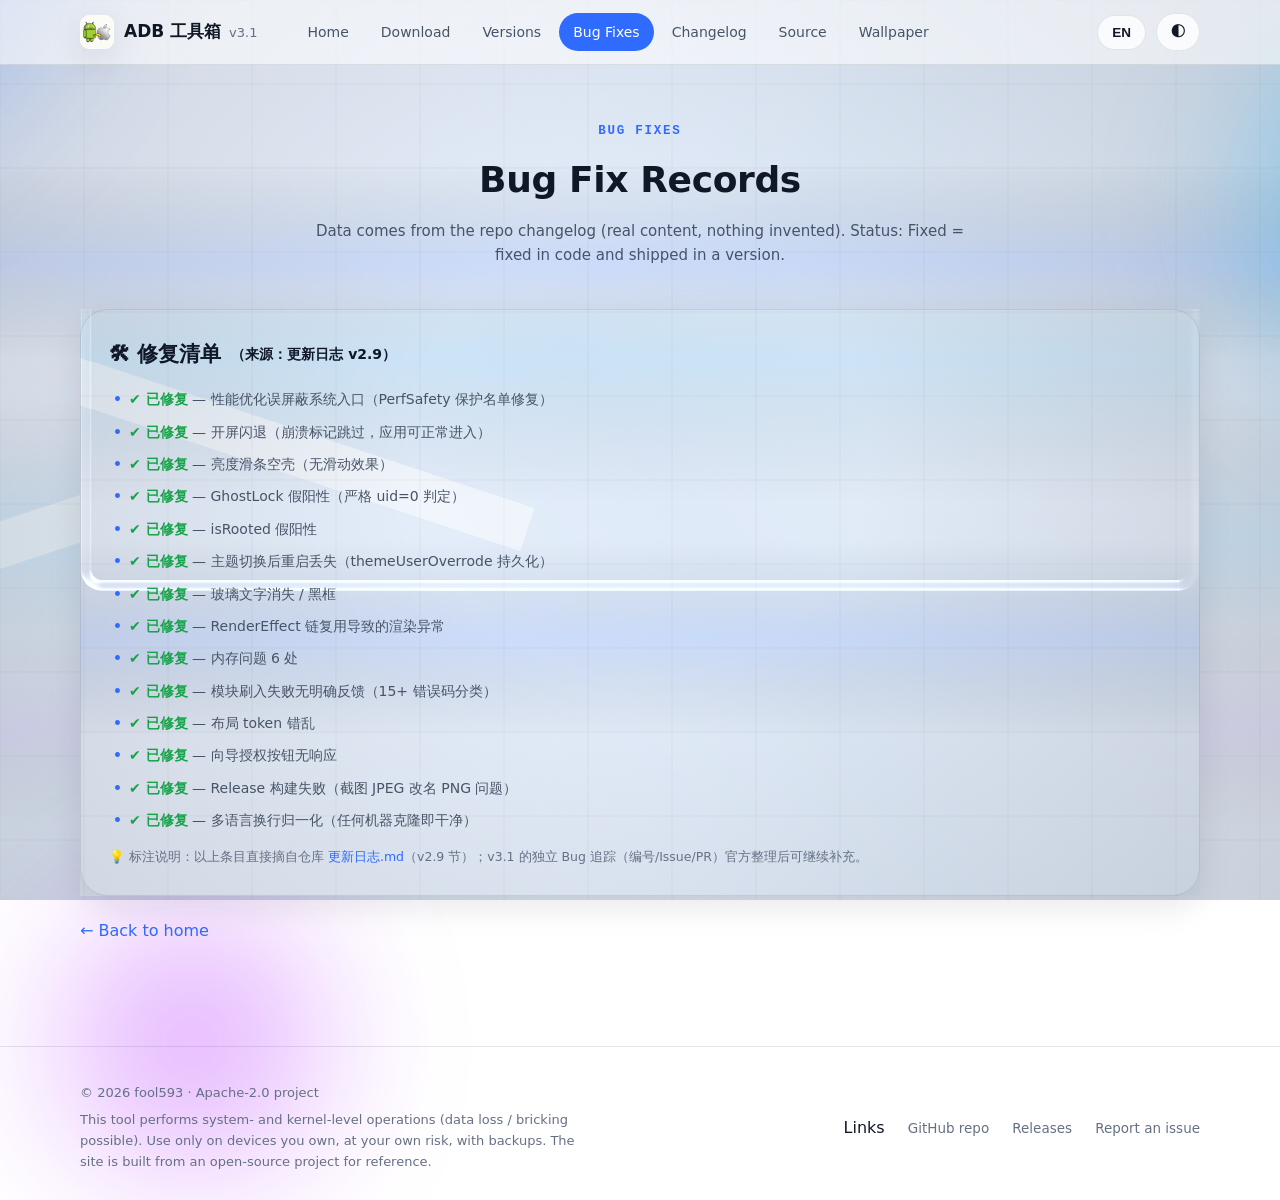
==== bugs.html @ 4ba8faf6 "chore: 网站构建产物同步 $(date +%Y-%m-%d)" ====
<!DOCTYPE html>
<html lang="zh-CN" data-theme="light" data-theme-mode="system">
<head>
  <meta charset="UTF-8" />
  <meta name="viewport" content="width=device-width, initial-scale=1.0" />
  <meta name="theme-color" content="#eef2f8" />
  <title>Bug 修复记录 — ADB 工具箱 v3.1 官方站</title>
  <meta name="description" content="ADB 工具箱 Bug 修复记录：数据来自仓库更新日志真实内容——开屏闪退、GhostLock 假阳性、主题重启丢失等已修复项。" />
  <meta property="og:title" content="Bug 修复记录 — ADB 工具箱 v3.1 官方站" />
  <meta property="og:description" content="ADB 工具箱 Bug 修复记录（仓库更新日志真实数据）。" />
  <meta property="og:image" content="./assets/site-banner-B7flzujM.jpg" />
  <link rel="icon" type="image/png" href="./icon-192.png" />
  <link rel="canonical" href="https://fool593.github.io/ADBToolboxGlass-v3.1/bugs.html" />
  <script>
    (function () {
      try {
        var t = localStorage.getItem('adb-theme') || 'system';
        var sys = window.matchMedia('(prefers-color-scheme: dark)').matches;
        document.documentElement.setAttribute('data-theme', t === 'system' ? (sys ? 'dark' : 'light') : t);
        var l = localStorage.getItem('adb-lang');
        document.documentElement.setAttribute('lang', (l === 'zh' || l === 'en') ? (l === 'zh' ? 'zh-CN' : 'en') : 'zh-CN');
      } catch (e) {}
    })();
  </script>
  <script type="module" crossorigin src="./assets/site-main-F7PaHA-z.js"></script>
  <link rel="stylesheet" crossorigin href="./assets/site-style-BMc-KPoB.css">
</head>
<body>
  <canvas id="bg-layer" aria-hidden="true"></canvas>
  <div id="bg-blobs" aria-hidden="true">
    <div class="blob blob-1"></div>
    <div class="blob blob-2"></div>
    <div class="blob blob-3"></div>
  </div>

  <header class="topbar">
    <div class="topbar-inner">
      <a class="brand" href="index.html">
        <img src="./icon-192.png" alt="ADB Toolbox" width="34" height="34" />
        <span>ADB 工具箱 <small>v3.1</small></span>
      </a>
      <nav class="nav-links" aria-label="主导航">
        <a href="index.html" data-i18n="nav.home">首页</a>
        <a href="index.html#download" data-i18n="nav.download">下载</a>
        <a href="versions.html" data-i18n="nav.versions">历史版本</a>
        <a href="bugs.html" data-i18n="nav.bugs">Bug 记录</a>
        <a href="changelog.html" data-i18n="nav.changelog">更新日志</a>
        <a href="source.html" data-i18n="nav.source">源码</a>
        <a href="wallpaper.html" data-i18n="nav.wall">壁纸</a>
      </nav>
      <div class="top-actions">
        <button class="chip" id="lang-toggle" aria-label="切换语言">EN</button>
        <button class="chip" id="theme-toggle" aria-label="切换主题">◐</button>
      </div>
    </div>
  </header>

  <main>
    <section class="section" style="padding-top:56px">
      <div class="wrap">
        <div class="section-head">
          <div class="kicker">BUG FIXES</div>
          <h2 data-i18n="bugs.title">Bug 修复记录</h2>
          <p data-i18n="bugs.sub">数据来自仓库更新日志（真实内容，未虚构）。状态说明：已修复 = 已在代码中修复并进入版本。</p>
        </div>

        <div class="lg-glass doc-card">
          <h2>🛠 修复清单 <span class="doc-sub" style="margin:0">（来源：更新日志 v2.9）</span></h2>
          <ul>
            <li><span class="status-ok">✔ 已修复</span> — 性能优化误屏蔽系统入口（PerfSafety 保护名单修复）</li>
            <li><span class="status-ok">✔ 已修复</span> — 开屏闪退（崩溃标记跳过，应用可正常进入）</li>
            <li><span class="status-ok">✔ 已修复</span> — 亮度滑条空壳（无滑动效果）</li>
            <li><span class="status-ok">✔ 已修复</span> — GhostLock 假阳性（严格 uid=0 判定）</li>
            <li><span class="status-ok">✔ 已修复</span> — isRooted 假阳性</li>
            <li><span class="status-ok">✔ 已修复</span> — 主题切换后重启丢失（themeUserOverrode 持久化）</li>
            <li><span class="status-ok">✔ 已修复</span> — 玻璃文字消失 / 黑框</li>
            <li><span class="status-ok">✔ 已修复</span> — RenderEffect 链复用导致的渲染异常</li>
            <li><span class="status-ok">✔ 已修复</span> — 内存问题 6 处</li>
            <li><span class="status-ok">✔ 已修复</span> — 模块刷入失败无明确反馈（15+ 错误码分类）</li>
            <li><span class="status-ok">✔ 已修复</span> — 布局 token 错乱</li>
            <li><span class="status-ok">✔ 已修复</span> — 向导授权按钮无响应</li>
            <li><span class="status-ok">✔ 已修复</span> — Release 构建失败（截图 JPEG 改名 PNG 问题）</li>
            <li><span class="status-ok">✔ 已修复</span> — 多语言换行归一化（任何机器克隆即干净）</li>
          </ul>
          <p class="dl-meta">💡 标注说明：以上条目直接摘自仓库 <a href="https://github.com/fool593/ADBToolboxGlass-v3.1/blob/master/更新日志.md" rel="noopener">更新日志.md</a>（v2.9 节）；v3.1 的独立 Bug 追踪（编号/Issue/PR）官方整理后可继续补充。</p>
        </div>

        <p style="margin-top:18px"><a href="index.html" data-i18n="bugs.back">← 返回首页</a></p>
      </div>
    </section>
  </main>

  <footer class="footer">
    <div class="wrap footer-inner">
      <div>
        <p class="copy" data-i18n="footer.copyright">© 2026 fool593 · Apache-2.0 项目</p>
        <p class="copy" style="margin-top:6px;max-width:60ch" data-i18n="footer.disclaimer">本工具涉及系统级与内核级操作（有数据丢失/变砖风险），请仅在自有设备、接受风险、已备份的前提下使用。</p>
      </div>
      <div class="links">
        <span data-i18n="footer.links">相关链接</span>
        <a href="https://github.com/fool593/ADBToolboxGlass-v3.1" rel="noopener" data-i18n="footer.repo">GitHub 仓库</a>
        <a href="https://github.com/fool593/ADBToolboxGlass-v3.1/releases" rel="noopener" data-i18n="footer.releases">Releases</a>
        <a href="https://github.com/fool593/ADBToolboxGlass-v3.1/issues" rel="noopener" data-i18n="footer.issue">反馈问题</a>
      </div>
    </div>
  </footer>

  <div class="perf-badge" id="perf-badge"></div>
</body>
</html>
---- assets/site-style-BMc-KPoB.css ----
:root{--lg-refraction:.55;--lg-dispersion:.3;--lg-edge-highlight:.9;--lg-inner-shadow:.35;--lg-lift:.6;--lg-light-angle:135deg;--lg-glow:#78b4ff59;--radius-lg:28px;--radius-md:20px;--radius-sm:14px;--topbar-h:64px;--font-sans:"PingFang SC", "HarmonyOS Sans SC", "Microsoft YaHei", system-ui, -apple-system, "Segoe UI", Roboto, sans-serif;--font-mono:"JetBrains Mono", "SF Mono", Consolas, "Courier New", monospace}[data-theme=light]{--lightningcss-light:initial;--lightningcss-dark: ;color-scheme:light;--bg-0:#eef2f8;--bg-1:#dde6f2;--ink-0:#101828;--ink-1:#475467;--ink-2:#667085;--card:#ffffff8c;--card-strong:#ffffffc7;--line:#1018281a;--line-2:#10182829;--acc:#2f6bff;--acc-2:#0ea5e9;--acc-grad:linear-gradient(135deg, #2f6bff 0%, #0ea5e9 100%);--ok:#16a34a;--warn:#d97706;--err:#dc2626;--shadow-1:0 10px 34px #1018281a;--shadow-2:0 24px 70px #10182829}[data-theme=dark]{--lightningcss-light: ;--lightningcss-dark:initial;color-scheme:dark;--bg-0:#0a0e1a;--bg-1:#101828;--ink-0:#f2f4f7;--ink-1:#c0c8d4;--ink-2:#8a94a6;--card:#1218288c;--card-strong:#161e32cc;--line:#f2f4f71a;--line-2:#f2f4f72e;--acc:#6ea0ff;--acc-2:#38bdf8;--acc-grad:linear-gradient(135deg, #6ea0ff 0%, #38bdf8 100%);--ok:#4ade80;--warn:#fbbf24;--err:#f87171;--shadow-1:0 10px 34px #00000059;--shadow-2:0 24px 70px #00000080}*{box-sizing:border-box;margin:0;padding:0}html{scroll-behavior:smooth}html,body{overflow-x:hidden}body{font-family:var(--font-sans);background:radial-gradient(1200px 800px at 15% -10%, var(--acc-2) 0%, transparent 55%), radial-gradient(1000px 700px at 110% 20%, var(--acc) 0%, transparent 50%), linear-gradient(160deg, var(--bg-0) 0%, var(--bg-1) 100%);color:var(--ink-0);-webkit-font-smoothing:antialiased;background-attachment:fixed;min-height:100vh;line-height:1.6;transition:background .4s,color .3s}a{color:var(--acc);text-decoration:none}a:hover{text-decoration:underline}img{max-width:100%;display:block}::-moz-selection{background:var(--acc);color:#fff}::selection{background:var(--acc);color:#fff}.wrap{width:min(1120px,92vw);margin:0 auto}#bg-layer{z-index:-3;pointer-events:none;position:fixed;top:0;bottom:0;left:0;right:0}#bg-blobs{z-index:-2;pointer-events:none;filter:blur(64px)saturate(140%);opacity:.55;position:fixed;top:-20%;bottom:-20%;left:-20%;right:-20%}.blob{border-radius:50%;animation:26s ease-in-out infinite alternate blob-drift;position:absolute}.blob-1{background:radial-gradient(circle at 30% 30%, var(--acc), transparent 70%);width:42vw;height:42vw;top:-8vw;left:-10vw}.blob-2{background:radial-gradient(circle at 60% 40%, var(--acc-2), transparent 70%);width:36vw;height:36vw;animation-delay:-8s;top:22vh;right:-8vw}.blob-3{background:radial-gradient(circle,#a855f7,#0000 70%);width:30vw;height:30vw;animation-delay:-16s;bottom:-12vw;left:20vw}@keyframes blob-drift{0%{transform:translate(0)scale(1)}50%{transform:translate(6vw,4vh)scale(1.12)}to{transform:translate(-4vw,-3vh)scale(.94)}}.lg-glass{border-radius:var(--radius-lg);box-shadow:var(--shadow-1);border:1px solid var(--line);background:0 0;position:relative}.lg-glass>.lg-content,.lg-glass>:not(.lg-optics){z-index:3;position:relative}.lg-glass img.lg-content-img{z-index:3;opacity:0;position:relative}.lg-content-img{border-radius:calc(var(--radius-lg) - 8px);width:100%;height:auto;display:block}.lg-optics{border-radius:inherit;pointer-events:none;z-index:2;mix-blend-mode:normal;position:absolute;top:0;bottom:0;left:0;right:0}.no-glass-engine .lg-glass{background:var(--card);-webkit-backdrop-filter:blur(18px)saturate(160%)}.no-glass-engine .lg-glass img.lg-content-img,.dynamic-bg .lg-glass img.lg-content-img{opacity:1}#gl-layer{z-index:-1;pointer-events:none;position:fixed;top:0;bottom:0;left:0;right:0}.topbar{z-index:100;-webkit-backdrop-filter:blur(16px)saturate(150%);background:color-mix(in srgb, var(--card-strong) 72%, transparent);border-bottom:1px solid var(--line);position:-webkit-sticky;position:sticky;top:0}.topbar-inner{width:min(1120px,92vw);height:var(--topbar-h);align-items:center;gap:18px;margin:0 auto;display:flex}.brand{color:var(--ink-0);align-items:center;gap:10px;font-size:17px;font-weight:700;display:flex}.brand:hover{text-decoration:none}.brand img{width:34px;height:34px;box-shadow:var(--shadow-1);border-radius:9px}.brand small{color:var(--ink-2);margin-left:2px;font-size:13px;font-weight:500}.nav-links{flex:1;gap:4px;margin-left:18px;display:flex}.nav-links a{color:var(--ink-1);border-radius:999px;padding:8px 14px;font-size:14px;font-weight:500;transition:background .2s,color .2s}.nav-links a:hover{background:var(--line);color:var(--ink-0);text-decoration:none}.nav-links a.active{background:var(--acc);color:#fff}.top-actions{align-items:center;gap:10px;display:flex}.chip{border:1px solid var(--line);background:var(--card-strong);color:var(--ink-0);cursor:pointer;-webkit-user-select:none;-moz-user-select:none;user-select:none;border-radius:999px;align-items:center;gap:6px;padding:9px 14px;font-size:13.5px;font-weight:600;transition:transform .15s,background .2s,box-shadow .2s;display:inline-flex}.chip:hover{box-shadow:var(--shadow-1);background:var(--card-strong);transform:translateY(-1px)}.chip:active{transform:translateY(0)scale(.97)}.hero{padding:max(56px,min(9vh,96px)) 0 max(40px,min(6vh,64px))}.hero-grid{grid-template-columns:1.05fr .95fr;align-items:center;gap:48px;display:grid}.hero h1{letter-spacing:-.02em;background:linear-gradient(120deg, var(--ink-0) 30%, var(--acc) 70%, var(--acc-2) 100%);-webkit-text-fill-color:transparent;color:#0000;-webkit-background-clip:text;background-clip:text;margin-bottom:16px;font-size:max(30px,min(4.4vw,52px));font-weight:800;line-height:1.18}.hero .sub{color:var(--ink-1);max-width:34em;margin-bottom:10px;font-size:max(15px,min(1.6vw,18px))}.hero .discipline{font-family:var(--font-mono);color:var(--ink-2);border-left:3px solid var(--acc);background:var(--card);border-radius:0 12px 12px 0;margin-bottom:26px;padding:8px 14px;font-size:13px}.badges{flex-wrap:wrap;gap:10px;margin-bottom:30px;display:flex}.badge{border:1px solid var(--line-2);background:var(--card-strong);color:var(--ink-1);border-radius:999px;align-items:center;gap:6px;padding:7px 14px;font-size:12.5px;font-weight:600;display:inline-flex}.badge.v{background:var(--acc-grad);color:#fff;border:none}.hero-actions{flex-wrap:wrap;align-items:center;gap:14px;display:flex}.btn{cursor:pointer;border:1px solid var(--line);border-radius:999px;justify-content:center;align-items:center;gap:8px;padding:14px 26px;font-size:15px;font-weight:700;text-decoration:none;transition:transform .16s,box-shadow .2s;display:inline-flex;position:relative;overflow:hidden}.btn:hover{text-decoration:none;transform:translateY(-2px)}.btn:active{transform:translateY(0)scale(.98)}.btn:before{content:"";border-radius:inherit;background:linear-gradient(var(--lg-light-angle), #ffffff8c, transparent 40%);-webkit-mask-composite:xor;pointer-events:none;padding:1px;position:absolute;top:0;bottom:0;left:0;right:0;-webkit-mask-image:linear-gradient(#fff 0,#fff 0),linear-gradient(#fff 0,#fff 0);-webkit-mask-position:0 0,0 0;-webkit-mask-size:auto,auto;-webkit-mask-repeat:repeat,repeat;-webkit-mask-clip:content-box,border-box;-webkit-mask-origin:content-box,border-box;-webkit-mask-composite:xor;mask-composite:exclude;-webkit-mask-source-type:auto,auto;mask-mode:match-source,match-source}.btn.primary{background:var(--acc-grad);color:#fff;box-shadow:0 10px 30px var(--lg-glow);border:none}.btn.primary:hover{box-shadow:0 14px 40px var(--lg-glow)}.btn.ghost{background:var(--card-strong);color:var(--ink-0)}.btn.small{padding:10px 18px;font-size:13.5px}.btn .dl-icon{font-size:17px}.hero-visual{position:relative}.hero-visual .glass-frame{border-radius:var(--radius-lg);box-shadow:var(--shadow-2), inset 0 1px 0 #ffffff4d;border:1px solid var(--line);overflow:hidden}.hero-visual img{width:100%;height:auto;display:block}.hero-visual .float-chip{background:var(--card-strong);-webkit-backdrop-filter:blur(12px);border:1px solid var(--line-2);box-shadow:var(--shadow-1);border-radius:14px;padding:10px 16px;font-size:13px;font-weight:600;animation:4.5s ease-in-out infinite floaty;position:absolute}.hero-visual .fc-1{top:-14px;left:-10px}.hero-visual .fc-2{animation-delay:-2.2s;bottom:24px;right:-8px}.hero-visual .fc-3{animation-delay:-1.1s;bottom:-16px;left:30px}@keyframes floaty{0%,to{transform:translateY(0)}50%{transform:translateY(-9px)}}.section{padding:max(48px,min(7vh,80px)) 0}.section-head{text-align:center;max-width:680px;margin:0 auto 42px}.section-head .kicker{font-family:var(--font-mono);letter-spacing:.14em;text-transform:uppercase;color:var(--acc);margin-bottom:10px;font-size:12.5px;font-weight:700}.section-head h2{letter-spacing:-.01em;font-size:max(24px,min(3vw,36px));font-weight:800}.section-head p{color:var(--ink-1);margin-top:10px;font-size:15px}.feature-grid{grid-template-columns:repeat(3,1fr);gap:20px;display:grid}.feature-card{min-height:190px;padding:26px 24px}.feature-card .f-icon{background:var(--acc-grad);width:46px;height:46px;box-shadow:0 8px 22px var(--lg-glow);border-radius:14px;place-items:center;margin-bottom:16px;font-size:22px;display:grid}.feature-card h3{margin-bottom:8px;font-size:17px}.feature-card p{color:var(--ink-1);font-size:13.8px}.feature-card ul{margin-top:8px;list-style:none}.feature-card li{color:var(--ink-2);padding:2px 0 2px 18px;font-size:13px;position:relative}.feature-card li:before{content:"◆";color:var(--acc);font-size:9px;position:absolute;top:6px;left:0}.download-block{gap:8px;padding:34px 30px;display:grid}.download-block .dl-title{flex-wrap:wrap;align-items:center;gap:10px;font-size:19px;font-weight:800;display:flex}.download-block .dl-ver{font-family:var(--font-mono);color:var(--acc);border:1px solid var(--acc);border-radius:999px;padding:2px 10px;font-size:12px}.download-block .dl-desc{color:var(--ink-1);font-size:14px}.dl-row{flex-wrap:wrap;gap:12px;margin-top:14px;display:flex}.dl-meta{color:var(--ink-2);margin-top:10px;font-size:12.5px}.dl-meta code{font-family:var(--font-mono);background:var(--line);border-radius:6px;padding:1px 6px}.shots-grid{grid-template-columns:repeat(3,1fr);gap:20px;display:grid}.shot-card{cursor:zoom-in;transition:transform .25s,box-shadow .25s;overflow:hidden}.shot-card:hover{box-shadow:var(--shadow-2);transform:translateY(-4px)}.shot-card img{aspect-ratio:4/3;object-fit:cover;width:100%}.shot-card .shot-cap{color:var(--ink-1);padding:12px 16px;font-size:13.5px;font-weight:600}.split{grid-template-columns:1fr 1fr;align-items:start;gap:26px;display:grid}.info-card{padding:26px}.info-card h3{align-items:center;gap:8px;margin-bottom:10px;font-size:17px;display:flex}.info-card p,.info-card li{color:var(--ink-1);font-size:14px}.info-card ul{margin-top:6px;list-style:none}.info-card li{padding:4px 0 4px 20px;position:relative}.info-card li:before{content:"→";color:var(--acc);position:absolute;left:0}.doc-card{margin-bottom:22px;padding:28px}.doc-card h2{flex-wrap:wrap;align-items:center;gap:10px;margin-bottom:6px;font-size:21px;display:flex}.doc-card .doc-tag{border-radius:999px;padding:3px 10px;font-size:12px;font-weight:700}.tag-current{background:var(--acc-grad);color:#fff}.tag-old{background:var(--line);color:var(--ink-2)}.doc-card .doc-date{color:var(--ink-2);font-family:var(--font-mono);font-size:12.5px}.doc-card ul{margin-top:12px;list-style:none}.doc-card li{color:var(--ink-1);padding:5px 0 5px 20px;font-size:14px;position:relative}.doc-card li:before{content:"•";color:var(--acc);font-weight:800;position:absolute;left:4px}.doc-card .doc-sub{color:var(--ink-0);margin-top:14px;font-size:14px;font-weight:700}.status-ok{color:var(--ok);font-weight:700}.status-wip{color:var(--warn);font-weight:700}.status-wait{color:var(--err);font-weight:700}.footer{border-top:1px solid var(--line);margin-top:40px;padding:36px 0 28px}.footer-inner{flex-wrap:wrap;justify-content:space-between;align-items:center;gap:16px;display:flex}.footer .links a{color:var(--ink-2);margin-left:18px;font-size:13.5px}.footer .copy{color:var(--ink-2);font-size:13px}.lightbox{z-index:200;opacity:0;pointer-events:none;background:#040812d1;place-items:center;padding:4vh 4vw;transition:opacity .25s;display:grid;position:fixed;top:0;bottom:0;left:0;right:0}.lightbox.open{opacity:1;pointer-events:auto}.lightbox img{max-width:92vw;max-height:88vh;box-shadow:var(--shadow-2);border-radius:16px}.lightbox .lb-close{border:1px solid var(--line-2);background:var(--card-strong);width:44px;height:44px;color:var(--ink-0);cursor:pointer;border-radius:50%;font-size:20px;position:absolute;top:22px;right:26px}.perf-badge{z-index:120;font-family:var(--font-mono);background:var(--card-strong);border:1px solid var(--line-2);color:var(--ink-1);-webkit-backdrop-filter:blur(10px);pointer-events:none;opacity:0;border-radius:10px;padding:8px 12px;font-size:11px;transition:opacity .3s;position:fixed;bottom:14px;right:14px}.perf-badge.show{opacity:1}.wp-layout{grid-template-columns:minmax(0,1.6fr) minmax(300px,1fr);align-items:start;gap:26px;margin-top:26px;display:grid}.wp-stage{border:1px dashed var(--line-2);background:#0a0e1c29;border-radius:28px;min-height:420px;padding:24px;position:relative;overflow:hidden}.wp-stage:after{content:"LIVE";font-family:var(--font-mono);letter-spacing:.18em;color:var(--ink-2);font-size:11px;position:absolute;top:14px;left:18px}.wp-demo{position:absolute}.wp-demo-a{width:150px;top:64px;left:40px}.wp-demo-b{width:240px;top:130px;right:36px}.wp-demo-c{text-align:center;width:min(320px,74%);padding:20px 22px;bottom:26px;left:50%;transform:translate(-50%)}.wp-demo-c h3{margin-bottom:6px;font-size:20px}.wp-demo-c p{color:var(--ink-2);font-size:13px;line-height:1.6}.wp-panel{flex-direction:column;gap:16px;padding:22px;display:flex}.wp-section{border-top:1px solid var(--line-2);padding-top:14px}.wp-section:first-child{border-top:0;padding-top:0}.wp-sec-label{letter-spacing:.06em;text-transform:uppercase;color:var(--ink-2);margin-bottom:8px;font-size:12px;font-weight:600}.wp-current{color:var(--ink-0);word-break:break-all;margin-bottom:10px;font-size:13px}.wp-row{flex-wrap:wrap;gap:8px;display:flex}.wp-colors{flex-wrap:wrap;gap:10px;display:flex}.wp-color{cursor:pointer;border:2px solid #ffffff59;border-radius:50%;width:40px;height:40px;padding:0;transition:transform .15s,box-shadow .15s;box-shadow:0 2px 8px #0000002e}.wp-color:hover{transform:scale(1.14);box-shadow:0 4px 14px #00000042}.wp-official{grid-template-columns:repeat(2,1fr);gap:10px;display:grid}.wp-official button{aspect-ratio:16/10;cursor:pointer;background:var(--card-strong);border:0;border-radius:12px;padding:0;transition:transform .15s,box-shadow .15s;position:relative;overflow:hidden}.wp-official button:hover{box-shadow:var(--shadow-1);transform:translateY(-2px)}.wp-official img{object-fit:cover;width:100%;height:100%;display:block}.wp-official span{color:#fff;text-align:left;background:linear-gradient(#0000,#0000008c);padding:4px 8px;font-size:11px;position:absolute;bottom:0;left:0;right:0}.wp-upload-row{align-items:center;gap:10px;display:flex}.wp-url-row{gap:8px;display:flex}.wp-live{flex-wrap:wrap;gap:8px;display:flex}.wp-live .btn{flex:auto}.wp-hint{opacity:.75;margin:8px 0 6px;font-size:.8em}video.lg-wall-video{opacity:0;pointer-events:none;width:2px;height:2px;position:fixed}.wp-input{border:1px solid var(--line-2);background:var(--card);min-width:0;color:var(--ink-0);border-radius:999px;flex:1;padding:10px 14px;font-size:13px}.wp-input:focus{border-color:var(--acc);box-shadow:0 0 0 3px color-mix(in srgb, var(--acc) 22%, transparent);outline:none}.wp-focus-grid{grid-template-columns:repeat(3,1fr);gap:8px;max-width:240px;display:grid}.wp-focus-cell{aspect-ratio:1;border:1px solid var(--line-2);background:var(--card);cursor:pointer;color:var(--ink-2);border-radius:10px;font-size:12px;transition:border-color .15s,background .15s}.wp-focus-cell:hover{border-color:var(--acc)}.wp-focus-cell.on{border-color:var(--acc);background:color-mix(in srgb, var(--acc) 12%, transparent);color:var(--acc)}.wp-favs{flex-wrap:wrap;gap:8px;min-height:18px;display:flex}.wp-fav-thumb{cursor:pointer;background:var(--card-strong);border:0;border-radius:10px;width:76px;height:48px;padding:0;position:relative;overflow:hidden}.wp-fav-thumb img{object-fit:cover;width:100%;height:100%;display:block}.wp-fav-thumb .unfav{color:#fff;text-align:center;opacity:0;background:#00000080;border-radius:50%;width:18px;height:18px;font-size:10px;line-height:18px;transition:opacity .15s;position:absolute;top:3px;right:3px}.wp-fav-thumb:hover .unfav{opacity:1}.wp-favs .wp-harmless{color:var(--ink-2);padding:4px 2px;font-size:12px}.wp-range{width:100%;accent-color:var(--acc)}.wp-status{opacity:0;min-height:20px;font-size:13px;transition:opacity .25s}.wp-status.ok{opacity:1;color:#22c55e}.wp-status.err{opacity:1;color:#ef4444}@media (max-width:900px){.wp-layout{grid-template-columns:1fr}.wp-stage{min-height:340px}.feature-grid,.shots-grid{grid-template-columns:repeat(2,1fr)}.hero-grid{grid-template-columns:1fr;gap:34px}.split{grid-template-columns:1fr}}@media (max-width:640px){.feature-grid,.shots-grid{grid-template-columns:1fr}.nav-links{display:none}.topbar-inner{gap:10px}.brand small{display:none}.hero-visual .float-chip{padding:8px 12px;font-size:12px}.download-block{padding:24px 18px}}@media (prefers-reduced-motion:reduce){*,:before,:after{transition-duration:.01ms!important;animation-duration:.01ms!important;animation-iteration-count:1!important}html{scroll-behavior:auto}}
/*$vite$:1*/
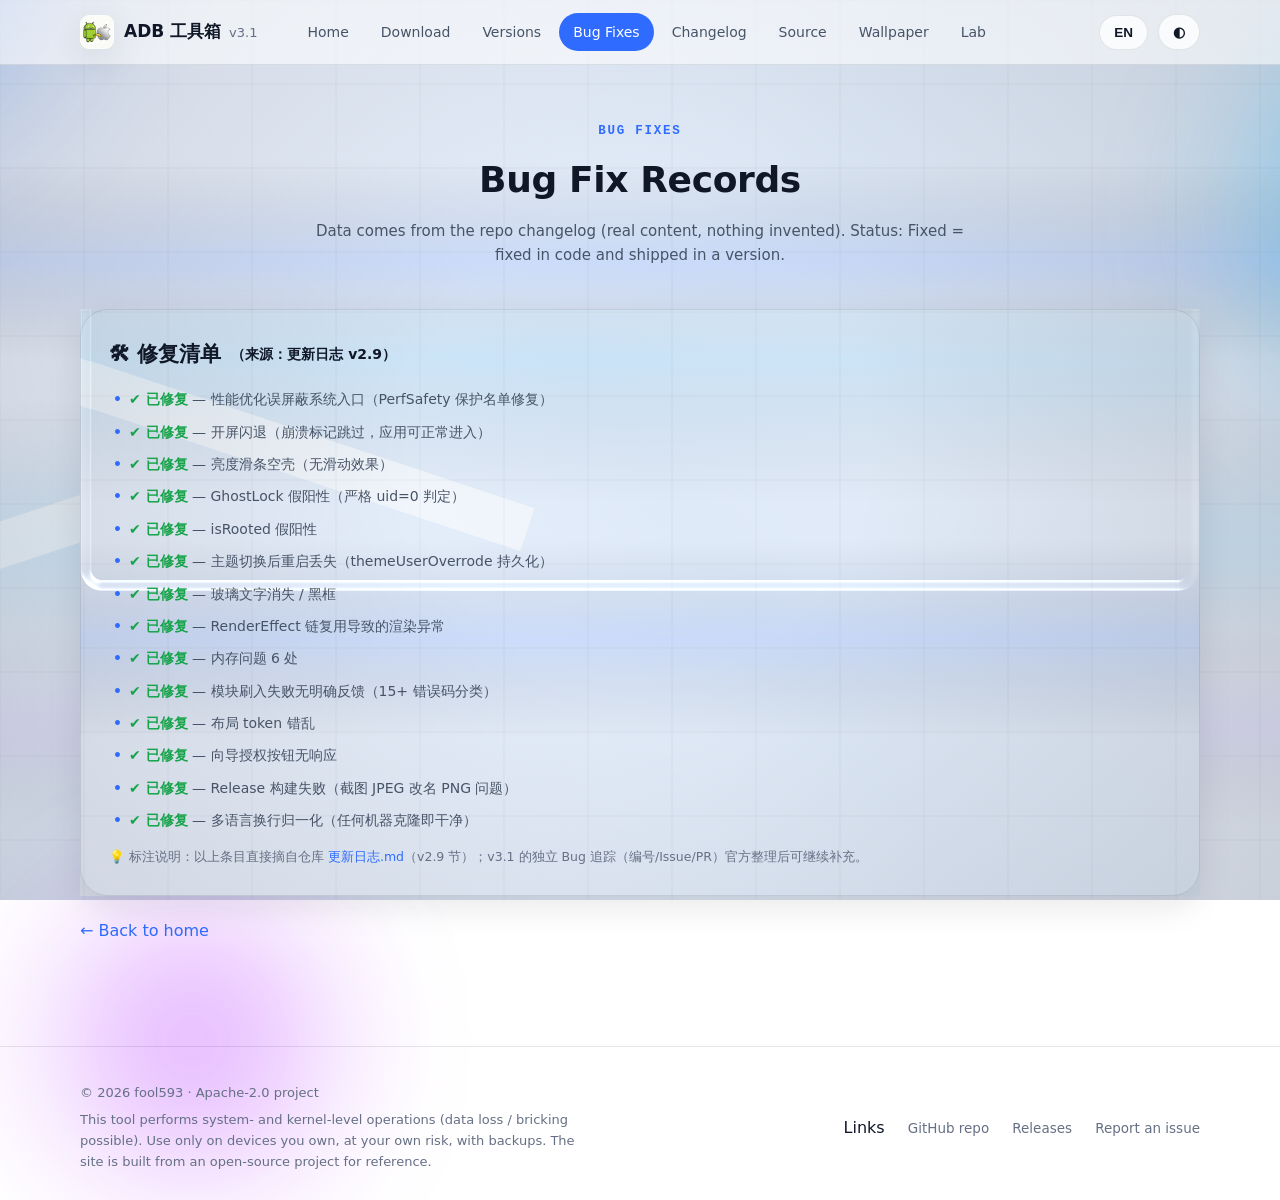
==== commit 5f0704d7: "chore: 网站构建产物同步 $(date +%Y-%m-%d)" ====
--- a/bugs.html
+++ b/bugs.html
@@ -1,110 +1,112 @@
-<!DOCTYPE html>
-<html lang="zh-CN" data-theme="light" data-theme-mode="system">
-<head>
-  <meta charset="UTF-8" />
-  <meta name="viewport" content="width=device-width, initial-scale=1.0" />
-  <meta name="theme-color" content="#eef2f8" />
-  <title>Bug 修复记录 — ADB 工具箱 v3.1 官方站</title>
-  <meta name="description" content="ADB 工具箱 Bug 修复记录：数据来自仓库更新日志真实内容——开屏闪退、GhostLock 假阳性、主题重启丢失等已修复项。" />
-  <meta property="og:title" content="Bug 修复记录 — ADB 工具箱 v3.1 官方站" />
-  <meta property="og:description" content="ADB 工具箱 Bug 修复记录（仓库更新日志真实数据）。" />
-  <meta property="og:image" content="./assets/site-banner-B7flzujM.jpg" />
-  <link rel="icon" type="image/png" href="./icon-192.png" />
-  <link rel="canonical" href="https://fool593.github.io/ADBToolboxGlass-v3.1/bugs.html" />
-  <script>
-    (function () {
-      try {
-        var t = localStorage.getItem('adb-theme') || 'system';
-        var sys = window.matchMedia('(prefers-color-scheme: dark)').matches;
-        document.documentElement.setAttribute('data-theme', t === 'system' ? (sys ? 'dark' : 'light') : t);
-        var l = localStorage.getItem('adb-lang');
-        document.documentElement.setAttribute('lang', (l === 'zh' || l === 'en') ? (l === 'zh' ? 'zh-CN' : 'en') : 'zh-CN');
-      } catch (e) {}
-    })();
-  </script>
-  <script type="module" crossorigin src="./assets/site-main-F7PaHA-z.js"></script>
-  <link rel="stylesheet" crossorigin href="./assets/site-style-BMc-KPoB.css">
-</head>
-<body>
-  <canvas id="bg-layer" aria-hidden="true"></canvas>
-  <div id="bg-blobs" aria-hidden="true">
-    <div class="blob blob-1"></div>
-    <div class="blob blob-2"></div>
-    <div class="blob blob-3"></div>
-  </div>
-
-  <header class="topbar">
-    <div class="topbar-inner">
-      <a class="brand" href="index.html">
-        <img src="./icon-192.png" alt="ADB Toolbox" width="34" height="34" />
-        <span>ADB 工具箱 <small>v3.1</small></span>
-      </a>
-      <nav class="nav-links" aria-label="主导航">
-        <a href="index.html" data-i18n="nav.home">首页</a>
-        <a href="index.html#download" data-i18n="nav.download">下载</a>
-        <a href="versions.html" data-i18n="nav.versions">历史版本</a>
-        <a href="bugs.html" data-i18n="nav.bugs">Bug 记录</a>
-        <a href="changelog.html" data-i18n="nav.changelog">更新日志</a>
-        <a href="source.html" data-i18n="nav.source">源码</a>
-        <a href="wallpaper.html" data-i18n="nav.wall">壁纸</a>
-      </nav>
-      <div class="top-actions">
-        <button class="chip" id="lang-toggle" aria-label="切换语言">EN</button>
-        <button class="chip" id="theme-toggle" aria-label="切换主题">◐</button>
-      </div>
-    </div>
-  </header>
-
-  <main>
-    <section class="section" style="padding-top:56px">
-      <div class="wrap">
-        <div class="section-head">
-          <div class="kicker">BUG FIXES</div>
-          <h2 data-i18n="bugs.title">Bug 修复记录</h2>
-          <p data-i18n="bugs.sub">数据来自仓库更新日志（真实内容，未虚构）。状态说明：已修复 = 已在代码中修复并进入版本。</p>
-        </div>
-
-        <div class="lg-glass doc-card">
-          <h2>🛠 修复清单 <span class="doc-sub" style="margin:0">（来源：更新日志 v2.9）</span></h2>
-          <ul>
-            <li><span class="status-ok">✔ 已修复</span> — 性能优化误屏蔽系统入口（PerfSafety 保护名单修复）</li>
-            <li><span class="status-ok">✔ 已修复</span> — 开屏闪退（崩溃标记跳过，应用可正常进入）</li>
-            <li><span class="status-ok">✔ 已修复</span> — 亮度滑条空壳（无滑动效果）</li>
-            <li><span class="status-ok">✔ 已修复</span> — GhostLock 假阳性（严格 uid=0 判定）</li>
-            <li><span class="status-ok">✔ 已修复</span> — isRooted 假阳性</li>
-            <li><span class="status-ok">✔ 已修复</span> — 主题切换后重启丢失（themeUserOverrode 持久化）</li>
-            <li><span class="status-ok">✔ 已修复</span> — 玻璃文字消失 / 黑框</li>
-            <li><span class="status-ok">✔ 已修复</span> — RenderEffect 链复用导致的渲染异常</li>
-            <li><span class="status-ok">✔ 已修复</span> — 内存问题 6 处</li>
-            <li><span class="status-ok">✔ 已修复</span> — 模块刷入失败无明确反馈（15+ 错误码分类）</li>
-            <li><span class="status-ok">✔ 已修复</span> — 布局 token 错乱</li>
-            <li><span class="status-ok">✔ 已修复</span> — 向导授权按钮无响应</li>
-            <li><span class="status-ok">✔ 已修复</span> — Release 构建失败（截图 JPEG 改名 PNG 问题）</li>
-            <li><span class="status-ok">✔ 已修复</span> — 多语言换行归一化（任何机器克隆即干净）</li>
-          </ul>
-          <p class="dl-meta">💡 标注说明：以上条目直接摘自仓库 <a href="https://github.com/fool593/ADBToolboxGlass-v3.1/blob/master/更新日志.md" rel="noopener">更新日志.md</a>（v2.9 节）；v3.1 的独立 Bug 追踪（编号/Issue/PR）官方整理后可继续补充。</p>
-        </div>
-
-        <p style="margin-top:18px"><a href="index.html" data-i18n="bugs.back">← 返回首页</a></p>
-      </div>
-    </section>
-  </main>
-
-  <footer class="footer">
-    <div class="wrap footer-inner">
-      <div>
-        <p class="copy" data-i18n="footer.copyright">© 2026 fool593 · Apache-2.0 项目</p>
-        <p class="copy" style="margin-top:6px;max-width:60ch" data-i18n="footer.disclaimer">本工具涉及系统级与内核级操作（有数据丢失/变砖风险），请仅在自有设备、接受风险、已备份的前提下使用。</p>
-      </div>
-      <div class="links">
-        <span data-i18n="footer.links">相关链接</span>
-        <a href="https://github.com/fool593/ADBToolboxGlass-v3.1" rel="noopener" data-i18n="footer.repo">GitHub 仓库</a>
-        <a href="https://github.com/fool593/ADBToolboxGlass-v3.1/releases" rel="noopener" data-i18n="footer.releases">Releases</a>
-        <a href="https://github.com/fool593/ADBToolboxGlass-v3.1/issues" rel="noopener" data-i18n="footer.issue">反馈问题</a>
-      </div>
-    </div>
-  </footer>
-
-  <div class="perf-badge" id="perf-badge"></div>
-</body>
+<!DOCTYPE html>
+<html lang="zh-CN" data-theme="light" data-theme-mode="system">
+<head>
+  <meta charset="UTF-8" />
+  <meta name="viewport" content="width=device-width, initial-scale=1.0" />
+  <meta name="theme-color" content="#eef2f8" />
+  <title>Bug 修复记录 — ADB 工具箱 v3.1 官方站</title>
+  <meta name="description" content="ADB 工具箱 Bug 修复记录：数据来自仓库更新日志真实内容——开屏闪退、GhostLock 假阳性、主题重启丢失等已修复项。" />
+  <meta property="og:title" content="Bug 修复记录 — ADB 工具箱 v3.1 官方站" />
+  <meta property="og:description" content="ADB 工具箱 Bug 修复记录（仓库更新日志真实数据）。" />
+  <meta property="og:image" content="./assets/site-banner-B7flzujM.jpg" />
+  <link rel="icon" type="image/png" href="./icon-192.png" />
+  <link rel="canonical" href="https://fool593.github.io/ADBToolboxGlass-v3.1/bugs.html" />
+  <script>
+    (function () {
+      try {
+        var t = localStorage.getItem('adb-theme') || 'system';
+        var sys = window.matchMedia('(prefers-color-scheme: dark)').matches;
+        document.documentElement.setAttribute('data-theme', t === 'system' ? (sys ? 'dark' : 'light') : t);
+        var l = localStorage.getItem('adb-lang');
+        document.documentElement.setAttribute('lang', (l === 'zh' || l === 'en') ? (l === 'zh' ? 'zh-CN' : 'en') : 'zh-CN');
+      } catch (e) {}
+    })();
+  </script>
+  <script type="module" crossorigin src="./assets/site-main-BZ3OlTgS.js"></script>
+  <link rel="stylesheet" crossorigin href="./assets/site-style-CsGyV_T4.css">
+</head>
+<body>
+  <canvas id="bg-layer" aria-hidden="true"></canvas>
+  <div id="bg-blobs" aria-hidden="true">
+    <div class="blob blob-1"></div>
+    <div class="blob blob-2"></div>
+    <div class="blob blob-3"></div>
+  </div>
+
+  <header class="topbar">
+    <div class="topbar-inner">
+      <a class="brand" href="index.html">
+        <img src="./icon-192.png" alt="ADB Toolbox" width="34" height="34" />
+        <span>ADB 工具箱 <small>v3.1</small></span>
+      </a>
+      <nav class="nav-links" aria-label="主导航">
+        <a href="index.html" data-i18n="nav.home">首页</a>
+        <a href="index.html#download" data-i18n="nav.download">下载</a>
+        <a href="versions.html" data-i18n="nav.versions">历史版本</a>
+        <a href="bugs.html" data-i18n="nav.bugs">Bug 记录</a>
+        <a href="changelog.html" data-i18n="nav.changelog">更新日志</a>
+        <a href="source.html" data-i18n="nav.source">源码</a>
+        <a href="wallpaper.html" data-i18n="nav.wall">壁纸</a>
+    <a href="./lab.html" data-i18n="nav.lab">实验室</a>
+      </nav>
+      <div class="top-actions">
+        <button class="chip" id="lang-toggle" aria-label="切换语言">EN</button>
+        <button class="chip" id="theme-toggle" aria-label="切换主题">◐</button>
+      </div>
+    </div>
+  </header>
+
+  <main>
+    <section class="section" style="padding-top:56px">
+      <div class="wrap">
+        <div class="section-head">
+          <div class="kicker">BUG FIXES</div>
+          <h2 data-i18n="bugs.title">Bug 修复记录</h2>
+          <p data-i18n="bugs.sub">数据来自仓库更新日志（真实内容，未虚构）。状态说明：已修复 = 已在代码中修复并进入版本。</p>
+        </div>
+
+        <div class="lg-glass doc-card">
+          <h2>🛠 修复清单 <span class="doc-sub" style="margin:0">（来源：更新日志 v2.9）</span></h2>
+          <ul>
+            <li><span class="status-ok">✔ 已修复</span> — 性能优化误屏蔽系统入口（PerfSafety 保护名单修复）</li>
+            <li><span class="status-ok">✔ 已修复</span> — 开屏闪退（崩溃标记跳过，应用可正常进入）</li>
+            <li><span class="status-ok">✔ 已修复</span> — 亮度滑条空壳（无滑动效果）</li>
+            <li><span class="status-ok">✔ 已修复</span> — GhostLock 假阳性（严格 uid=0 判定）</li>
+            <li><span class="status-ok">✔ 已修复</span> — isRooted 假阳性</li>
+            <li><span class="status-ok">✔ 已修复</span> — 主题切换后重启丢失（themeUserOverrode 持久化）</li>
+            <li><span class="status-ok">✔ 已修复</span> — 玻璃文字消失 / 黑框</li>
+            <li><span class="status-ok">✔ 已修复</span> — RenderEffect 链复用导致的渲染异常</li>
+            <li><span class="status-ok">✔ 已修复</span> — 内存问题 6 处</li>
+            <li><span class="status-ok">✔ 已修复</span> — 模块刷入失败无明确反馈（15+ 错误码分类）</li>
+            <li><span class="status-ok">✔ 已修复</span> — 布局 token 错乱</li>
+            <li><span class="status-ok">✔ 已修复</span> — 向导授权按钮无响应</li>
+            <li><span class="status-ok">✔ 已修复</span> — Release 构建失败（截图 JPEG 改名 PNG 问题）</li>
+            <li><span class="status-ok">✔ 已修复</span> — 多语言换行归一化（任何机器克隆即干净）</li>
+          </ul>
+          <p class="dl-meta">💡 标注说明：以上条目直接摘自仓库 <a href="https://github.com/fool593/ADBToolboxGlass-v3.1/blob/master/更新日志.md" rel="noopener">更新日志.md</a>（v2.9 节）；v3.1 的独立 Bug 追踪（编号/Issue/PR）官方整理后可继续补充。</p>
+        </div>
+
+        <p style="margin-top:18px"><a href="index.html" data-i18n="bugs.back">← 返回首页</a></p>
+      </div>
+    </section>
+  </main>
+
+  <footer class="footer">
+    <div class="wrap footer-inner">
+      <div>
+        <p class="copy" data-i18n="footer.copyright">© 2026 fool593 · Apache-2.0 项目</p>
+        <p class="copy" style="margin-top:6px;max-width:60ch" data-i18n="footer.disclaimer">本工具涉及系统级与内核级操作（有数据丢失/变砖风险），请仅在自有设备、接受风险、已备份的前提下使用。</p>
+      </div>
+      <div class="links">
+        <span data-i18n="footer.links">相关链接</span>
+        <a href="https://github.com/fool593/ADBToolboxGlass-v3.1" rel="noopener" data-i18n="footer.repo">GitHub 仓库</a>
+        <a href="https://github.com/fool593/ADBToolboxGlass-v3.1/releases" rel="noopener" data-i18n="footer.releases">Releases</a>
+        <a href="https://github.com/fool593/ADBToolboxGlass-v3.1/issues" rel="noopener" data-i18n="footer.issue">反馈问题</a>
+      </div>
+    </div>
+  </footer>
+
+  <div class="perf-badge" id="perf-badge"></div>+
+</body>
 </html>
--- a/assets/site-style-CsGyV_T4.css
+++ b/assets/site-style-CsGyV_T4.css
@@ -0,0 +1,2 @@
+:root{--lg-refraction:.55;--lg-dispersion:.3;--lg-edge-highlight:.9;--lg-inner-shadow:.35;--lg-lift:.6;--lg-light-angle:135deg;--lg-glow:#78b4ff59;--radius-lg:28px;--radius-md:20px;--radius-sm:14px;--topbar-h:64px;--font-sans:"PingFang SC", "HarmonyOS Sans SC", "Microsoft YaHei", system-ui, -apple-system, "Segoe UI", Roboto, sans-serif;--font-mono:"JetBrains Mono", "SF Mono", Consolas, "Courier New", monospace}[data-theme=light]{--lightningcss-light:initial;--lightningcss-dark: ;color-scheme:light;--bg-0:#eef2f8;--bg-1:#dde6f2;--ink-0:#101828;--ink-1:#475467;--ink-2:#667085;--card:#ffffff8c;--card-strong:#ffffffc7;--line:#1018281a;--line-2:#10182829;--acc:#2f6bff;--acc-2:#0ea5e9;--acc-grad:linear-gradient(135deg, #2f6bff 0%, #0ea5e9 100%);--ok:#16a34a;--warn:#d97706;--err:#dc2626;--shadow-1:0 10px 34px #1018281a;--shadow-2:0 24px 70px #10182829}[data-theme=dark]{--lightningcss-light: ;--lightningcss-dark:initial;color-scheme:dark;--bg-0:#0a0e1a;--bg-1:#101828;--ink-0:#f2f4f7;--ink-1:#c0c8d4;--ink-2:#8a94a6;--card:#1218288c;--card-strong:#161e32cc;--line:#f2f4f71a;--line-2:#f2f4f72e;--acc:#6ea0ff;--acc-2:#38bdf8;--acc-grad:linear-gradient(135deg, #6ea0ff 0%, #38bdf8 100%);--ok:#4ade80;--warn:#fbbf24;--err:#f87171;--shadow-1:0 10px 34px #00000059;--shadow-2:0 24px 70px #00000080}*{box-sizing:border-box;margin:0;padding:0}html{scroll-behavior:smooth}html,body{overflow-x:hidden}body{font-family:var(--font-sans);background:radial-gradient(1200px 800px at 15% -10%, var(--acc-2) 0%, transparent 55%), radial-gradient(1000px 700px at 110% 20%, var(--acc) 0%, transparent 50%), linear-gradient(160deg, var(--bg-0) 0%, var(--bg-1) 100%);color:var(--ink-0);-webkit-font-smoothing:antialiased;background-attachment:fixed;min-height:100vh;line-height:1.6;transition:background .4s,color .3s}a{color:var(--acc);text-decoration:none}a:hover{text-decoration:underline}img{max-width:100%;display:block}::-moz-selection{background:var(--acc);color:#fff}::selection{background:var(--acc);color:#fff}.wrap{width:min(1120px,92vw);margin:0 auto}#bg-layer{z-index:-3;pointer-events:none;position:fixed;top:0;bottom:0;left:0;right:0}#bg-blobs{z-index:-2;pointer-events:none;filter:blur(64px)saturate(140%);opacity:.55;position:fixed;top:-20%;bottom:-20%;left:-20%;right:-20%}.blob{border-radius:50%;animation:26s ease-in-out infinite alternate blob-drift;position:absolute}.blob-1{background:radial-gradient(circle at 30% 30%, var(--acc), transparent 70%);width:42vw;height:42vw;top:-8vw;left:-10vw}.blob-2{background:radial-gradient(circle at 60% 40%, var(--acc-2), transparent 70%);width:36vw;height:36vw;animation-delay:-8s;top:22vh;right:-8vw}.blob-3{background:radial-gradient(circle,#a855f7,#0000 70%);width:30vw;height:30vw;animation-delay:-16s;bottom:-12vw;left:20vw}@keyframes blob-drift{0%{transform:translate(0)scale(1)}50%{transform:translate(6vw,4vh)scale(1.12)}to{transform:translate(-4vw,-3vh)scale(.94)}}.lg-glass{border-radius:var(--radius-lg);box-shadow:var(--shadow-1);border:1px solid var(--line);background:0 0;position:relative}.lg-glass>.lg-content,.lg-glass>:not(.lg-optics){z-index:3;position:relative}.lg-glass img.lg-content-img{z-index:3;opacity:0;position:relative}.lg-content-img{border-radius:calc(var(--radius-lg) - 8px);width:100%;height:auto;display:block}.lg-optics{border-radius:inherit;pointer-events:none;z-index:2;mix-blend-mode:normal;position:absolute;top:0;bottom:0;left:0;right:0}.no-glass-engine .lg-glass{background:var(--card);-webkit-backdrop-filter:blur(18px)saturate(160%)}.no-glass-engine .lg-glass img.lg-content-img,.dynamic-bg .lg-glass img.lg-content-img{opacity:1}#gl-layer{z-index:-1;pointer-events:none;position:fixed;top:0;bottom:0;left:0;right:0}.topbar{z-index:100;-webkit-backdrop-filter:blur(16px)saturate(150%);background:color-mix(in srgb, var(--card-strong) 72%, transparent);border-bottom:1px solid var(--line);position:-webkit-sticky;position:sticky;top:0}.topbar-inner{width:min(1120px,92vw);height:var(--topbar-h);align-items:center;gap:18px;margin:0 auto;display:flex}.brand{color:var(--ink-0);align-items:center;gap:10px;font-size:17px;font-weight:700;display:flex}.brand:hover{text-decoration:none}.brand img{width:34px;height:34px;box-shadow:var(--shadow-1);border-radius:9px}.brand small{color:var(--ink-2);margin-left:2px;font-size:13px;font-weight:500}.nav-links{flex:1;gap:4px;margin-left:18px;display:flex}.nav-links a{color:var(--ink-1);border-radius:999px;padding:8px 14px;font-size:14px;font-weight:500;transition:background .2s,color .2s}.nav-links a:hover{background:var(--line);color:var(--ink-0);text-decoration:none}.nav-links a.active{background:var(--acc);color:#fff}.top-actions{align-items:center;gap:10px;display:flex}.chip{border:1px solid var(--line);background:var(--card-strong);color:var(--ink-0);cursor:pointer;-webkit-user-select:none;-moz-user-select:none;user-select:none;border-radius:999px;align-items:center;gap:6px;padding:9px 14px;font-size:13.5px;font-weight:600;transition:transform .15s,background .2s,box-shadow .2s;display:inline-flex}.chip:hover{box-shadow:var(--shadow-1);background:var(--card-strong);transform:translateY(-1px)}.chip:active{transform:translateY(0)scale(.97)}.hero{padding:max(56px,min(9vh,96px)) 0 max(40px,min(6vh,64px))}.hero-grid{grid-template-columns:1.05fr .95fr;align-items:center;gap:48px;display:grid}.hero h1{letter-spacing:-.02em;background:linear-gradient(120deg, var(--ink-0) 30%, var(--acc) 70%, var(--acc-2) 100%);-webkit-text-fill-color:transparent;color:#0000;-webkit-background-clip:text;background-clip:text;margin-bottom:16px;font-size:max(30px,min(4.4vw,52px));font-weight:800;line-height:1.18}.hero .sub{color:var(--ink-1);max-width:34em;margin-bottom:10px;font-size:max(15px,min(1.6vw,18px))}.hero .discipline{font-family:var(--font-mono);color:var(--ink-2);border-left:3px solid var(--acc);background:var(--card);border-radius:0 12px 12px 0;margin-bottom:26px;padding:8px 14px;font-size:13px}.badges{flex-wrap:wrap;gap:10px;margin-bottom:30px;display:flex}.badge{border:1px solid var(--line-2);background:var(--card-strong);color:var(--ink-1);border-radius:999px;align-items:center;gap:6px;padding:7px 14px;font-size:12.5px;font-weight:600;display:inline-flex}.badge.v{background:var(--acc-grad);color:#fff;border:none}.hero-actions{flex-wrap:wrap;align-items:center;gap:14px;display:flex}.btn{cursor:pointer;border:1px solid var(--line);border-radius:999px;justify-content:center;align-items:center;gap:8px;padding:14px 26px;font-size:15px;font-weight:700;text-decoration:none;transition:transform .16s,box-shadow .2s;display:inline-flex;position:relative;overflow:hidden}.btn:hover{text-decoration:none;transform:translateY(-2px)}.btn:active{transform:translateY(0)scale(.98)}.btn:before{content:"";border-radius:inherit;background:linear-gradient(var(--lg-light-angle), #ffffff8c, transparent 40%);-webkit-mask-composite:xor;pointer-events:none;padding:1px;position:absolute;top:0;bottom:0;left:0;right:0;-webkit-mask-image:linear-gradient(#fff 0,#fff 0),linear-gradient(#fff 0,#fff 0);-webkit-mask-position:0 0,0 0;-webkit-mask-size:auto,auto;-webkit-mask-repeat:repeat,repeat;-webkit-mask-clip:content-box,border-box;-webkit-mask-origin:content-box,border-box;-webkit-mask-composite:xor;mask-composite:exclude;-webkit-mask-source-type:auto,auto;mask-mode:match-source,match-source}.btn.primary{background:var(--acc-grad);color:#fff;box-shadow:0 10px 30px var(--lg-glow);border:none}.btn.primary:hover{box-shadow:0 14px 40px var(--lg-glow)}.btn.ghost{background:var(--card-strong);color:var(--ink-0)}.btn.small{padding:10px 18px;font-size:13.5px}.btn .dl-icon{font-size:17px}.hero-visual{position:relative}.hero-visual .glass-frame{border-radius:var(--radius-lg);box-shadow:var(--shadow-2), inset 0 1px 0 #ffffff4d;border:1px solid var(--line);overflow:hidden}.hero-visual img{width:100%;height:auto;display:block}.hero-visual .float-chip{background:var(--card-strong);-webkit-backdrop-filter:blur(12px);border:1px solid var(--line-2);box-shadow:var(--shadow-1);border-radius:14px;padding:10px 16px;font-size:13px;font-weight:600;animation:4.5s ease-in-out infinite floaty;position:absolute}.hero-visual .fc-1{top:-14px;left:-10px}.hero-visual .fc-2{animation-delay:-2.2s;bottom:24px;right:-8px}.hero-visual .fc-3{animation-delay:-1.1s;bottom:-16px;left:30px}@keyframes floaty{0%,to{transform:translateY(0)}50%{transform:translateY(-9px)}}.section{padding:max(48px,min(7vh,80px)) 0}.section-head{text-align:center;max-width:680px;margin:0 auto 42px}.section-head .kicker{font-family:var(--font-mono);letter-spacing:.14em;text-transform:uppercase;color:var(--acc);margin-bottom:10px;font-size:12.5px;font-weight:700}.section-head h2{letter-spacing:-.01em;font-size:max(24px,min(3vw,36px));font-weight:800}.section-head p{color:var(--ink-1);margin-top:10px;font-size:15px}.feature-grid{grid-template-columns:repeat(3,1fr);gap:20px;display:grid}.feature-card{min-height:190px;padding:26px 24px}.feature-card .f-icon{background:var(--acc-grad);width:46px;height:46px;box-shadow:0 8px 22px var(--lg-glow);border-radius:14px;place-items:center;margin-bottom:16px;font-size:22px;display:grid}.feature-card h3{margin-bottom:8px;font-size:17px}.feature-card p{color:var(--ink-1);font-size:13.8px}.feature-card ul{margin-top:8px;list-style:none}.feature-card li{color:var(--ink-2);padding:2px 0 2px 18px;font-size:13px;position:relative}.feature-card li:before{content:"◆";color:var(--acc);font-size:9px;position:absolute;top:6px;left:0}.download-block{gap:8px;padding:34px 30px;display:grid}.download-block .dl-title{flex-wrap:wrap;align-items:center;gap:10px;font-size:19px;font-weight:800;display:flex}.download-block .dl-ver{font-family:var(--font-mono);color:var(--acc);border:1px solid var(--acc);border-radius:999px;padding:2px 10px;font-size:12px}.download-block .dl-desc{color:var(--ink-1);font-size:14px}.dl-row{flex-wrap:wrap;gap:12px;margin-top:14px;display:flex}.dl-meta{color:var(--ink-2);margin-top:10px;font-size:12.5px}.dl-meta code{font-family:var(--font-mono);background:var(--line);border-radius:6px;padding:1px 6px}.shots-grid{grid-template-columns:repeat(3,1fr);gap:20px;display:grid}.shot-card{cursor:zoom-in;transition:transform .25s,box-shadow .25s;overflow:hidden}.shot-card:hover{box-shadow:var(--shadow-2);transform:translateY(-4px)}.shot-card img{aspect-ratio:4/3;object-fit:cover;width:100%}.shot-card .shot-cap{color:var(--ink-1);padding:12px 16px;font-size:13.5px;font-weight:600}.split{grid-template-columns:1fr 1fr;align-items:start;gap:26px;display:grid}.info-card{padding:26px}.info-card h3{align-items:center;gap:8px;margin-bottom:10px;font-size:17px;display:flex}.info-card p,.info-card li{color:var(--ink-1);font-size:14px}.info-card ul{margin-top:6px;list-style:none}.info-card li{padding:4px 0 4px 20px;position:relative}.info-card li:before{content:"→";color:var(--acc);position:absolute;left:0}.doc-card{margin-bottom:22px;padding:28px}.doc-card h2{flex-wrap:wrap;align-items:center;gap:10px;margin-bottom:6px;font-size:21px;display:flex}.doc-card .doc-tag{border-radius:999px;padding:3px 10px;font-size:12px;font-weight:700}.tag-current{background:var(--acc-grad);color:#fff}.tag-old{background:var(--line);color:var(--ink-2)}.doc-card .doc-date{color:var(--ink-2);font-family:var(--font-mono);font-size:12.5px}.doc-card ul{margin-top:12px;list-style:none}.doc-card li{color:var(--ink-1);padding:5px 0 5px 20px;font-size:14px;position:relative}.doc-card li:before{content:"•";color:var(--acc);font-weight:800;position:absolute;left:4px}.doc-card .doc-sub{color:var(--ink-0);margin-top:14px;font-size:14px;font-weight:700}.status-ok{color:var(--ok);font-weight:700}.status-wip{color:var(--warn);font-weight:700}.status-wait{color:var(--err);font-weight:700}.footer{border-top:1px solid var(--line);margin-top:40px;padding:36px 0 28px}.footer-inner{flex-wrap:wrap;justify-content:space-between;align-items:center;gap:16px;display:flex}.footer .links a{color:var(--ink-2);margin-left:18px;font-size:13.5px}.footer .copy{color:var(--ink-2);font-size:13px}.lightbox{z-index:200;opacity:0;pointer-events:none;background:#040812d1;place-items:center;padding:4vh 4vw;transition:opacity .25s;display:grid;position:fixed;top:0;bottom:0;left:0;right:0}.lightbox.open{opacity:1;pointer-events:auto}.lightbox img{max-width:92vw;max-height:88vh;box-shadow:var(--shadow-2);border-radius:16px}.lightbox .lb-close{border:1px solid var(--line-2);background:var(--card-strong);width:44px;height:44px;color:var(--ink-0);cursor:pointer;border-radius:50%;font-size:20px;position:absolute;top:22px;right:26px}.perf-badge{z-index:120;font-family:var(--font-mono);background:var(--card-strong);border:1px solid var(--line-2);color:var(--ink-1);-webkit-backdrop-filter:blur(10px);pointer-events:none;opacity:0;border-radius:10px;padding:8px 12px;font-size:11px;transition:opacity .3s;position:fixed;bottom:14px;right:14px}.perf-badge.show{opacity:1}.wp-layout{grid-template-columns:minmax(0,1.6fr) minmax(300px,1fr);align-items:start;gap:26px;margin-top:26px;display:grid}.wp-stage{border:1px dashed var(--line-2);background:#0a0e1c29;border-radius:28px;min-height:420px;padding:24px;position:relative;overflow:hidden}.wp-stage:after{content:"LIVE";font-family:var(--font-mono);letter-spacing:.18em;color:var(--ink-2);font-size:11px;position:absolute;top:14px;left:18px}.wp-demo{position:absolute}.wp-demo-a{width:150px;top:64px;left:40px}.wp-demo-b{width:240px;top:130px;right:36px}.wp-demo-c{text-align:center;width:min(320px,74%);padding:20px 22px;bottom:26px;left:50%;transform:translate(-50%)}.wp-demo-c h3{margin-bottom:6px;font-size:20px}.wp-demo-c p{color:var(--ink-2);font-size:13px;line-height:1.6}.wp-panel{flex-direction:column;gap:16px;padding:22px;display:flex}.wp-section{border-top:1px solid var(--line-2);padding-top:14px}.wp-section:first-child{border-top:0;padding-top:0}.wp-sec-label{letter-spacing:.06em;text-transform:uppercase;color:var(--ink-2);margin-bottom:8px;font-size:12px;font-weight:600}.wp-current{color:var(--ink-0);word-break:break-all;margin-bottom:10px;font-size:13px}.wp-row{flex-wrap:wrap;gap:8px;display:flex}.wp-colors{flex-wrap:wrap;gap:10px;display:flex}.wp-color{cursor:pointer;border:2px solid #ffffff59;border-radius:50%;width:40px;height:40px;padding:0;transition:transform .15s,box-shadow .15s;box-shadow:0 2px 8px #0000002e}.wp-color:hover{transform:scale(1.14);box-shadow:0 4px 14px #00000042}.wp-official{grid-template-columns:repeat(2,1fr);gap:10px;display:grid}.wp-official button{aspect-ratio:16/10;cursor:pointer;background:var(--card-strong);border:0;border-radius:12px;padding:0;transition:transform .15s,box-shadow .15s;position:relative;overflow:hidden}.wp-official button:hover{box-shadow:var(--shadow-1);transform:translateY(-2px)}.wp-official img{object-fit:cover;width:100%;height:100%;display:block}.wp-official span{color:#fff;text-align:left;background:linear-gradient(#0000,#0000008c);padding:4px 8px;font-size:11px;position:absolute;bottom:0;left:0;right:0}.wp-upload-row{align-items:center;gap:10px;display:flex}.wp-url-row{gap:8px;display:flex}.wp-live{flex-wrap:wrap;gap:8px;display:flex}.wp-live .btn{flex:auto}.wp-hint{opacity:.75;margin:8px 0 6px;font-size:.8em}video.lg-wall-video{opacity:0;pointer-events:none;width:2px;height:2px;position:fixed}.wp-input{border:1px solid var(--line-2);background:var(--card);min-width:0;color:var(--ink-0);border-radius:999px;flex:1;padding:10px 14px;font-size:13px}.wp-input:focus{border-color:var(--acc);box-shadow:0 0 0 3px color-mix(in srgb, var(--acc) 22%, transparent);outline:none}.wp-focus-grid{grid-template-columns:repeat(3,1fr);gap:8px;max-width:240px;display:grid}.wp-focus-cell{aspect-ratio:1;border:1px solid var(--line-2);background:var(--card);cursor:pointer;color:var(--ink-2);border-radius:10px;font-size:12px;transition:border-color .15s,background .15s}.wp-focus-cell:hover{border-color:var(--acc)}.wp-focus-cell.on{border-color:var(--acc);background:color-mix(in srgb, var(--acc) 12%, transparent);color:var(--acc)}.wp-favs{flex-wrap:wrap;gap:8px;min-height:18px;display:flex}.wp-fav-thumb{cursor:pointer;background:var(--card-strong);border:0;border-radius:10px;width:76px;height:48px;padding:0;position:relative;overflow:hidden}.wp-fav-thumb img{object-fit:cover;width:100%;height:100%;display:block}.wp-fav-thumb .unfav{color:#fff;text-align:center;opacity:0;background:#00000080;border-radius:50%;width:18px;height:18px;font-size:10px;line-height:18px;transition:opacity .15s;position:absolute;top:3px;right:3px}.wp-fav-thumb:hover .unfav{opacity:1}.wp-favs .wp-harmless{color:var(--ink-2);padding:4px 2px;font-size:12px}.wp-range{width:100%;accent-color:var(--acc)}.wp-status{opacity:0;min-height:20px;font-size:13px;transition:opacity .25s}.wp-status.ok{opacity:1;color:#22c55e}.wp-status.err{opacity:1;color:#ef4444}@media (max-width:900px){.wp-layout{grid-template-columns:1fr}.wp-stage{min-height:340px}.feature-grid,.shots-grid{grid-template-columns:repeat(2,1fr)}.hero-grid{grid-template-columns:1fr;gap:34px}.split{grid-template-columns:1fr}}@media (max-width:640px){.feature-grid,.shots-grid{grid-template-columns:1fr}.nav-links{display:none}.topbar-inner{gap:10px}.brand small{display:none}.hero-visual .float-chip{padding:8px 12px;font-size:12px}.download-block{padding:24px 18px}}@media (prefers-reduced-motion:reduce){*,:before,:after{transition-duration:.01ms!important;animation-duration:.01ms!important;animation-iteration-count:1!important}html{scroll-behavior:auto}}.lab-layout{grid-template-columns:1.65fr 1fr;align-items:start;gap:26px;margin-top:28px;display:grid}.lab-stage{border:1.5px dashed var(--line);background:var(--card-soft,#7f8daa14);border-radius:24px;min-height:560px;padding:14px;position:relative;overflow:hidden}.lab-hint{z-index:5;opacity:.6;pointer-events:none;white-space:nowrap;font-size:.8rem;position:absolute;top:14px;left:50%;transform:translate(-50%)}.lab-glass{cursor:grab;touch-action:none;-webkit-user-select:none;-moz-user-select:none;user-select:none;position:absolute}.lab-glass.dragging{cursor:grabbing}.lab-glass .lab-label{flex-direction:column;gap:4px;padding:14px 16px;display:flex}.lab-glass .lab-label strong{color:var(--ink-0);font-size:1rem}.lab-glass .lab-label small{opacity:.65;font-size:.72rem}.lab-glass.active{outline:2px solid var(--acc);outline-offset:3px}.lab-a{width:300px;min-height:168px;top:70px;left:60px}.lab-b{width:240px;min-height:132px;top:120px;left:410px}.lab-c{width:260px;min-height:130px;top:300px;left:150px}.lab-panel{flex-direction:column;gap:14px;padding:24px;display:flex}.lab-panel h2{margin:0;font-size:1.05rem}.wp-range-row{opacity:.9;align-items:center;gap:10px;font-size:.82rem;display:flex}.wp-range-row input[type=range]{flex:1;min-width:0}.wp-val{text-align:right;font-variant-numeric:tabular-nums;opacity:.75;min-width:42px;font-size:.78rem}@media (max-width:900px){.lab-layout{grid-template-columns:1fr}.lab-stage{min-height:480px}.lab-a{width:min(300px,70%);top:60px;left:30px}.lab-b{width:min(230px,60%);top:100px;left:auto;right:24px}.lab-c{width:min(250px,65%);top:300px;left:40px}}
+/*$vite$:1*/
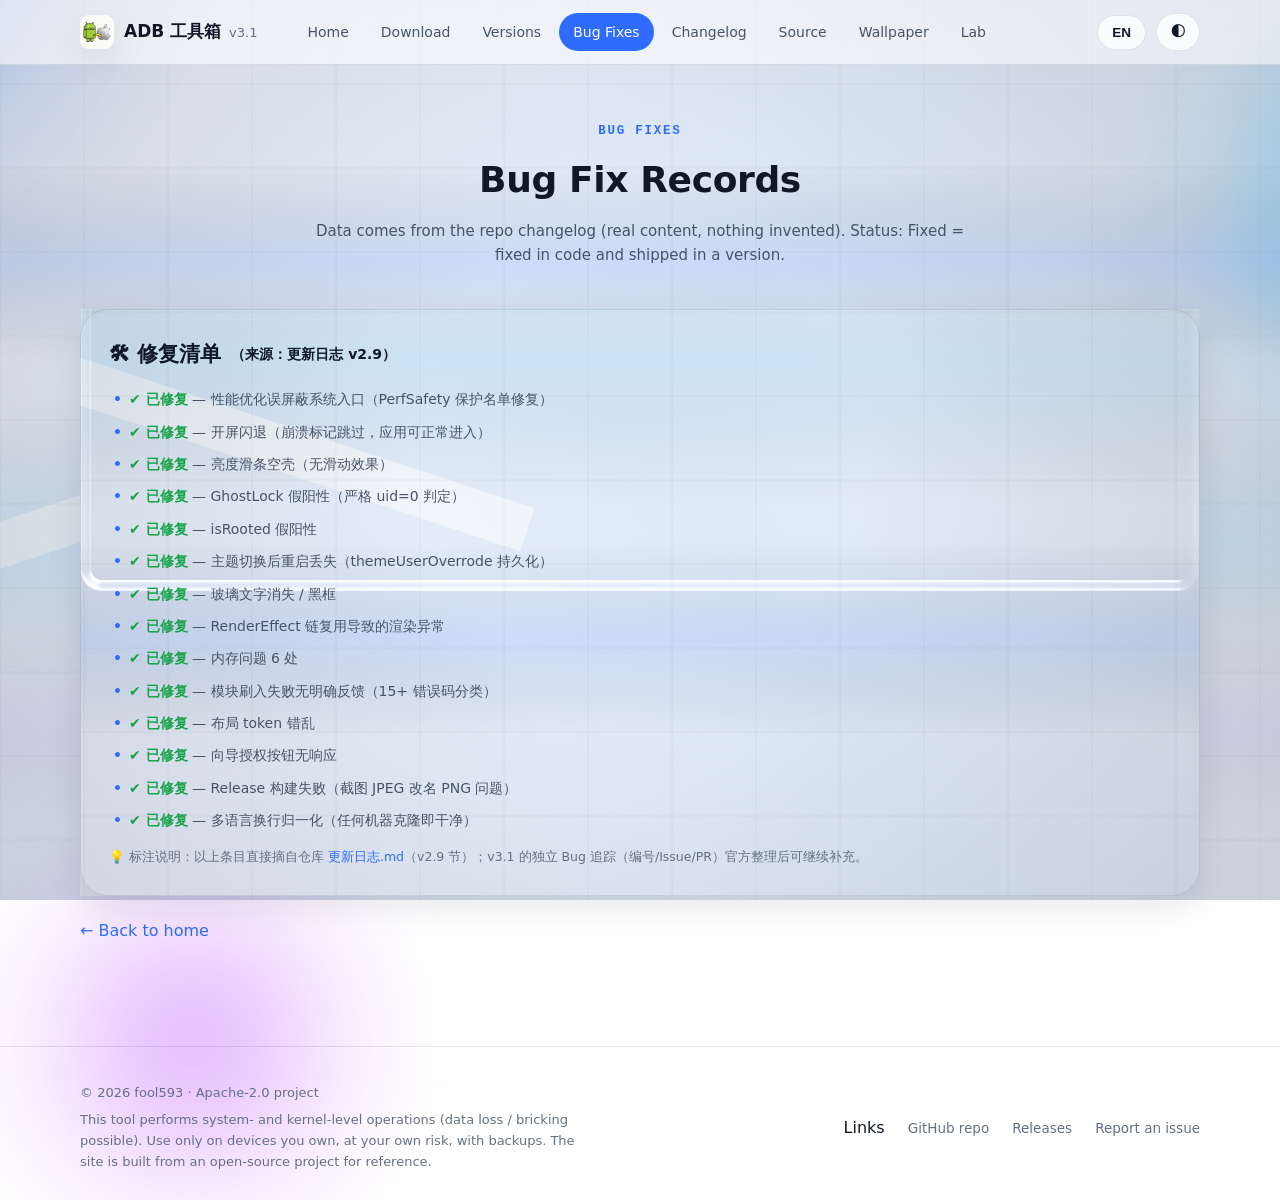
==== commit 9f71fb31: "chore: 网站构建产物同步 $(date +%Y-%m-%d)" ====
--- a/bugs.html
+++ b/bugs.html
@@ -22,7 +22,7 @@
       } catch (e) {}
     })();
   </script>
-  <script type="module" crossorigin src="./assets/site-main-BZ3OlTgS.js"></script>
+  <script type="module" crossorigin src="./assets/site-main-ByzoeW1s.js"></script>
   <link rel="stylesheet" crossorigin href="./assets/site-style-CsGyV_T4.css">
 </head>
 <body>
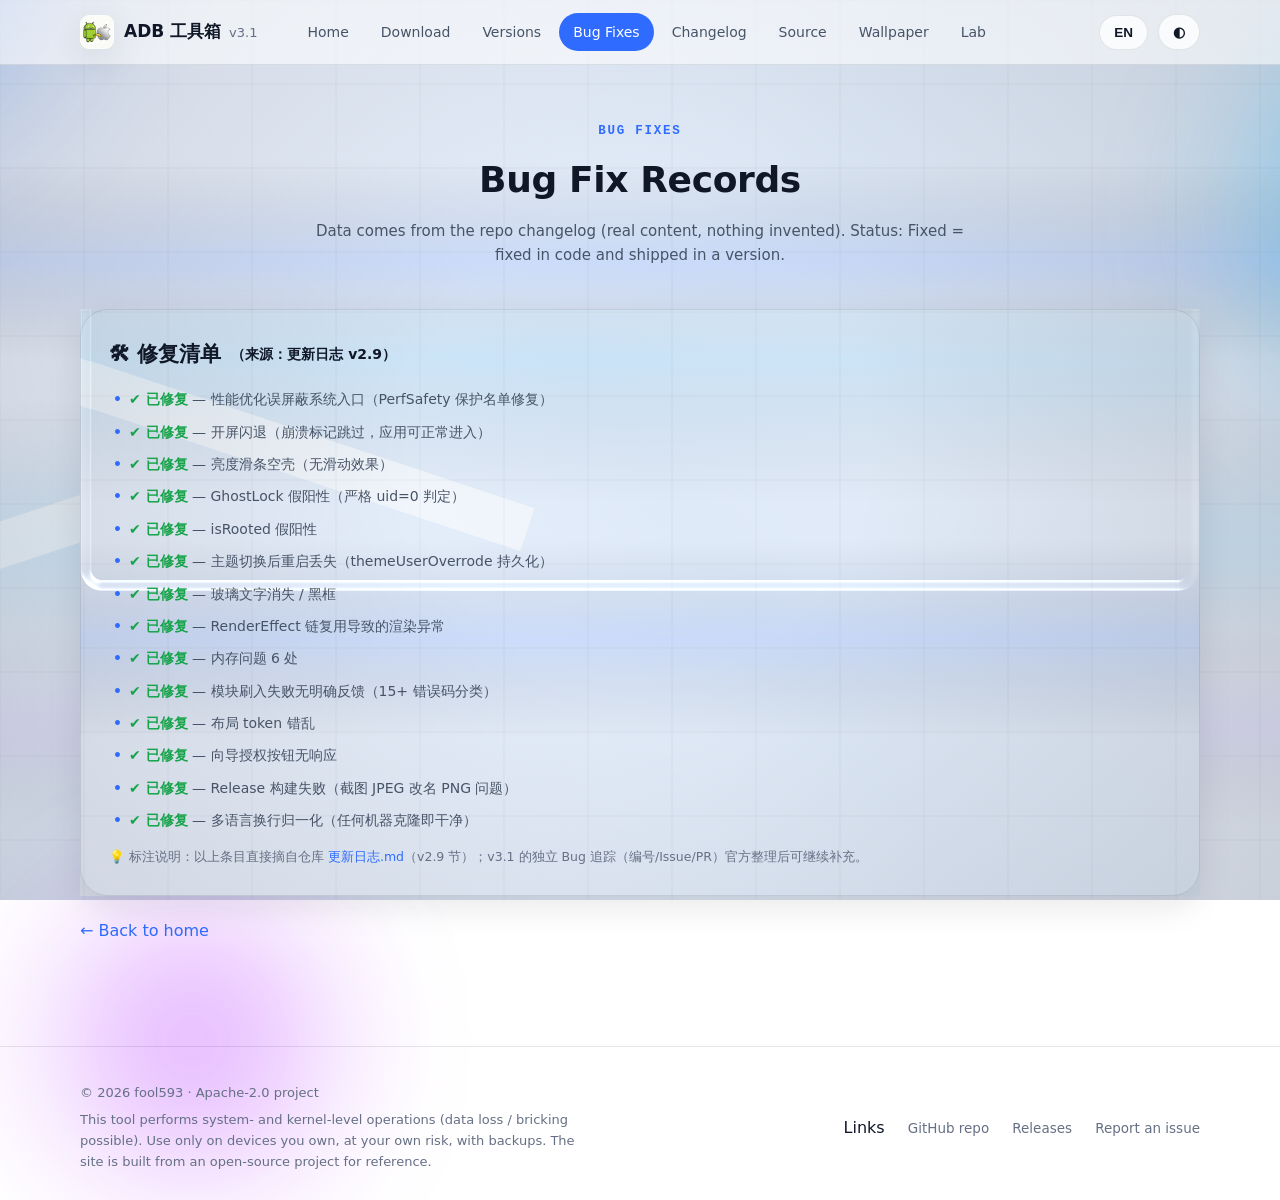
==== commit 5dccec54: "chore: 网站构建产物同步 $(date +%Y-%m-%d)" ====
--- a/bugs.html
+++ b/bugs.html
@@ -22,8 +22,8 @@
       } catch (e) {}
     })();
   </script>
-  <script type="module" crossorigin src="./assets/site-main-ByzoeW1s.js"></script>
-  <link rel="stylesheet" crossorigin href="./assets/site-style-CsGyV_T4.css">
+  <script type="module" crossorigin src="./assets/site-main-BDaQJ9ox.js"></script>
+  <link rel="stylesheet" crossorigin href="./assets/site-style-CgXbIKPP.css">
 </head>
 <body>
   <canvas id="bg-layer" aria-hidden="true"></canvas>
--- a/assets/site-style-CgXbIKPP.css
+++ b/assets/site-style-CgXbIKPP.css
@@ -0,0 +1,2 @@
+:root{--lg-refraction:.55;--lg-dispersion:.3;--lg-edge-highlight:.9;--lg-inner-shadow:.35;--lg-lift:.6;--lg-light-angle:135deg;--lg-glow:#78b4ff59;--radius-lg:28px;--radius-md:20px;--radius-sm:14px;--topbar-h:64px;--font-sans:"PingFang SC", "HarmonyOS Sans SC", "Microsoft YaHei", system-ui, -apple-system, "Segoe UI", Roboto, sans-serif;--font-mono:"JetBrains Mono", "SF Mono", Consolas, "Courier New", monospace}[data-theme=light]{--lightningcss-light:initial;--lightningcss-dark: ;color-scheme:light;--bg-0:#eef2f8;--bg-1:#dde6f2;--ink-0:#101828;--ink-1:#475467;--ink-2:#667085;--card:#ffffff8c;--card-strong:#ffffffc7;--line:#1018281a;--line-2:#10182829;--acc:#2f6bff;--acc-2:#0ea5e9;--acc-grad:linear-gradient(135deg, #2f6bff 0%, #0ea5e9 100%);--ok:#16a34a;--warn:#d97706;--err:#dc2626;--shadow-1:0 10px 34px #1018281a;--shadow-2:0 24px 70px #10182829}[data-theme=dark]{--lightningcss-light: ;--lightningcss-dark:initial;color-scheme:dark;--bg-0:#0a0e1a;--bg-1:#101828;--ink-0:#f2f4f7;--ink-1:#c0c8d4;--ink-2:#8a94a6;--card:#1218288c;--card-strong:#161e32cc;--line:#f2f4f71a;--line-2:#f2f4f72e;--acc:#6ea0ff;--acc-2:#38bdf8;--acc-grad:linear-gradient(135deg, #6ea0ff 0%, #38bdf8 100%);--ok:#4ade80;--warn:#fbbf24;--err:#f87171;--shadow-1:0 10px 34px #00000059;--shadow-2:0 24px 70px #00000080}*{box-sizing:border-box;margin:0;padding:0}html{scroll-behavior:smooth}html,body{overflow-x:hidden}body{font-family:var(--font-sans);background:radial-gradient(1200px 800px at 15% -10%, var(--acc-2) 0%, transparent 55%), radial-gradient(1000px 700px at 110% 20%, var(--acc) 0%, transparent 50%), linear-gradient(160deg, var(--bg-0) 0%, var(--bg-1) 100%);color:var(--ink-0);-webkit-font-smoothing:antialiased;background-attachment:fixed;min-height:100vh;line-height:1.6;transition:background .4s,color .3s}a{color:var(--acc);text-decoration:none}a:hover{text-decoration:underline}img{max-width:100%;display:block}::-moz-selection{background:var(--acc);color:#fff}::selection{background:var(--acc);color:#fff}.wrap{width:min(1120px,92vw);margin:0 auto}#bg-layer{z-index:-3;pointer-events:none;position:fixed;top:0;bottom:0;left:0;right:0}#bg-blobs{z-index:-2;pointer-events:none;filter:blur(64px)saturate(140%);opacity:.55;position:fixed;top:-20%;bottom:-20%;left:-20%;right:-20%}.blob{border-radius:50%;animation:26s ease-in-out infinite alternate blob-drift;position:absolute}.blob-1{background:radial-gradient(circle at 30% 30%, var(--acc), transparent 70%);width:42vw;height:42vw;top:-8vw;left:-10vw}.blob-2{background:radial-gradient(circle at 60% 40%, var(--acc-2), transparent 70%);width:36vw;height:36vw;animation-delay:-8s;top:22vh;right:-8vw}.blob-3{background:radial-gradient(circle,#a855f7,#0000 70%);width:30vw;height:30vw;animation-delay:-16s;bottom:-12vw;left:20vw}@keyframes blob-drift{0%{transform:translate(0)scale(1)}50%{transform:translate(6vw,4vh)scale(1.12)}to{transform:translate(-4vw,-3vh)scale(.94)}}.lg-glass{border-radius:var(--radius-lg);box-shadow:var(--shadow-1);border:1px solid var(--line);background:0 0;position:relative}.lg-glass>.lg-content,.lg-glass>:not(.lg-optics){z-index:3;position:relative}.lg-glass img.lg-content-img{z-index:3;opacity:0;position:relative}.lg-content-img{border-radius:calc(var(--radius-lg) - 8px);width:100%;height:auto;display:block}.lg-optics{border-radius:inherit;pointer-events:none;z-index:2;mix-blend-mode:normal;position:absolute;top:0;bottom:0;left:0;right:0}.no-glass-engine .lg-glass{background:var(--card);-webkit-backdrop-filter:blur(18px)saturate(160%)}.no-glass-engine .lg-glass img.lg-content-img,.dynamic-bg .lg-glass img.lg-content-img{opacity:1}#gl-layer{z-index:-1;pointer-events:none;position:fixed;top:0;bottom:0;left:0;right:0}.topbar{z-index:100;-webkit-backdrop-filter:blur(16px)saturate(150%);background:color-mix(in srgb, var(--card-strong) 72%, transparent);border-bottom:1px solid var(--line);position:-webkit-sticky;position:sticky;top:0}.topbar-inner{width:min(1120px,92vw);height:var(--topbar-h);align-items:center;gap:18px;margin:0 auto;display:flex}.brand{color:var(--ink-0);align-items:center;gap:10px;font-size:17px;font-weight:700;display:flex}.brand:hover{text-decoration:none}.brand img{width:34px;height:34px;box-shadow:var(--shadow-1);border-radius:9px}.brand small{color:var(--ink-2);margin-left:2px;font-size:13px;font-weight:500}.nav-links{flex:1;gap:4px;margin-left:18px;display:flex}.nav-links a{color:var(--ink-1);border-radius:999px;padding:8px 14px;font-size:14px;font-weight:500;transition:background .2s,color .2s}.nav-links a:hover{background:var(--line);color:var(--ink-0);text-decoration:none}.nav-links a.active{background:var(--acc);color:#fff}.top-actions{align-items:center;gap:10px;display:flex}.chip{border:1px solid var(--line);background:var(--card-strong);color:var(--ink-0);cursor:pointer;-webkit-user-select:none;-moz-user-select:none;user-select:none;border-radius:999px;align-items:center;gap:6px;padding:9px 14px;font-size:13.5px;font-weight:600;transition:transform .15s,background .2s,box-shadow .2s;display:inline-flex}.chip:hover{box-shadow:var(--shadow-1);background:var(--card-strong);transform:translateY(-1px)}.chip:active{transform:translateY(0)scale(.97)}.hero{padding:max(56px,min(9vh,96px)) 0 max(40px,min(6vh,64px))}.hero-grid{grid-template-columns:1.05fr .95fr;align-items:center;gap:48px;display:grid}.hero h1{letter-spacing:-.02em;background:linear-gradient(120deg, var(--ink-0) 30%, var(--acc) 70%, var(--acc-2) 100%);-webkit-text-fill-color:transparent;color:#0000;-webkit-background-clip:text;background-clip:text;margin-bottom:16px;font-size:max(30px,min(4.4vw,52px));font-weight:800;line-height:1.18}.hero .sub{color:var(--ink-1);max-width:34em;margin-bottom:10px;font-size:max(15px,min(1.6vw,18px))}.hero-tags{flex-wrap:wrap;gap:10px;margin:4px 0 22px;display:flex}.hero-tag{background:var(--card-strong);border:1px solid var(--line);color:var(--ink-0);border-radius:999px;align-items:center;gap:6px;padding:7px 14px;font-size:13.5px;display:inline-flex}.hero-tag span{font-weight:600}.btn.lg{border-radius:16px;padding:16px 30px;font-size:16.5px}.btn.lg .dl-icon{font-size:19px}.hero .discipline{font-family:var(--font-mono);color:var(--ink-2);border-left:3px solid var(--acc);background:var(--card);border-radius:0 12px 12px 0;margin-bottom:26px;padding:8px 14px;font-size:13px}.badges{flex-wrap:wrap;gap:10px;margin-bottom:30px;display:flex}.badge{border:1px solid var(--line-2);background:var(--card-strong);color:var(--ink-1);border-radius:999px;align-items:center;gap:6px;padding:7px 14px;font-size:12.5px;font-weight:600;display:inline-flex}.badge.v{background:var(--acc-grad);color:#fff;border:none}.hero-actions{flex-wrap:wrap;align-items:center;gap:14px;display:flex}.btn{cursor:pointer;border:1px solid var(--line);border-radius:999px;justify-content:center;align-items:center;gap:8px;padding:14px 26px;font-size:15px;font-weight:700;text-decoration:none;transition:transform .16s,box-shadow .2s;display:inline-flex;position:relative;overflow:hidden}.btn:hover{text-decoration:none;transform:translateY(-2px)}.btn:active{transform:translateY(0)scale(.98)}.btn:before{content:"";border-radius:inherit;background:linear-gradient(var(--lg-light-angle), #ffffff8c, transparent 40%);-webkit-mask-composite:xor;pointer-events:none;padding:1px;position:absolute;top:0;bottom:0;left:0;right:0;-webkit-mask-image:linear-gradient(#fff 0,#fff 0),linear-gradient(#fff 0,#fff 0);-webkit-mask-position:0 0,0 0;-webkit-mask-size:auto,auto;-webkit-mask-repeat:repeat,repeat;-webkit-mask-clip:content-box,border-box;-webkit-mask-origin:content-box,border-box;-webkit-mask-composite:xor;mask-composite:exclude;-webkit-mask-source-type:auto,auto;mask-mode:match-source,match-source}.btn.primary{background:var(--acc-grad);color:#fff;box-shadow:0 10px 30px var(--lg-glow);border:none}.btn.primary:hover{box-shadow:0 14px 40px var(--lg-glow)}.btn.ghost{background:var(--card-strong);color:var(--ink-0)}.btn.small{padding:10px 18px;font-size:13.5px}.btn .dl-icon{font-size:17px}.hero-visual{position:relative}.hero-visual .glass-frame{border-radius:var(--radius-lg);box-shadow:var(--shadow-2), inset 0 1px 0 #ffffff4d;border:1px solid var(--line);overflow:hidden}.hero-visual img{width:100%;height:auto;display:block}.hero-visual .float-chip{background:var(--card-strong);-webkit-backdrop-filter:blur(12px);border:1px solid var(--line-2);box-shadow:var(--shadow-1);border-radius:14px;padding:10px 16px;font-size:13px;font-weight:600;animation:4.5s ease-in-out infinite floaty;position:absolute}.hero-visual .fc-1{top:-14px;left:-10px}.hero-visual .fc-2{animation-delay:-2.2s;bottom:24px;right:-8px}.hero-visual .fc-3{animation-delay:-1.1s;bottom:-16px;left:30px}@keyframes floaty{0%,to{transform:translateY(0)}50%{transform:translateY(-9px)}}.section{padding:max(48px,min(7vh,80px)) 0}.section-head{text-align:center;max-width:680px;margin:0 auto 42px}.section-head .kicker{font-family:var(--font-mono);letter-spacing:.14em;text-transform:uppercase;color:var(--acc);margin-bottom:10px;font-size:12.5px;font-weight:700}.section-head h2{letter-spacing:-.01em;font-size:max(24px,min(3vw,36px));font-weight:800}.section-head p{color:var(--ink-1);margin-top:10px;font-size:15px}.feature-grid{grid-template-columns:repeat(3,1fr);gap:20px;display:grid}.feature-card{min-height:190px;padding:26px 24px}.feature-card .f-icon{background:var(--acc-grad);width:46px;height:46px;box-shadow:0 8px 22px var(--lg-glow);border-radius:14px;place-items:center;margin-bottom:16px;font-size:22px;display:grid}.feature-card h3{margin-bottom:8px;font-size:17px}.feature-card p{color:var(--ink-1);font-size:13.8px}.feature-card ul{margin-top:8px;list-style:none}.feature-card li{color:var(--ink-2);padding:2px 0 2px 18px;font-size:13px;position:relative}.feature-card li:before{content:"◆";color:var(--acc);font-size:9px;position:absolute;top:6px;left:0}.download-block{gap:8px;padding:34px 30px;display:grid}.download-block .dl-title{flex-wrap:wrap;align-items:center;gap:10px;font-size:19px;font-weight:800;display:flex}.download-block .dl-ver{font-family:var(--font-mono);color:var(--acc);border:1px solid var(--acc);border-radius:999px;padding:2px 10px;font-size:12px}.download-block .dl-desc{color:var(--ink-1);font-size:14px}.dl-row{flex-wrap:wrap;gap:12px;margin-top:14px;display:flex}.dl-meta{color:var(--ink-2);margin-top:10px;font-size:12.5px}.dl-meta code{font-family:var(--font-mono);background:var(--line);border-radius:6px;padding:1px 6px}.dl-checksum{margin-top:4px}.dl-checksum summary{cursor:pointer;color:var(--acc);-webkit-user-select:none;-moz-user-select:none;user-select:none}.dl-checksum summary:hover{text-decoration:underline}.dl-hash{word-break:break-all;margin:6px 0 0 14px;display:block}.dl-hint{opacity:.8;margin:4px 0 0 14px;display:block}.feature-need{background:color-mix(in srgb, var(--acc) 14%, transparent);border:1px solid color-mix(in srgb, var(--acc) 35%, transparent);color:var(--acc);letter-spacing:.02em;border-radius:999px;margin-bottom:8px;padding:4px 10px;font-size:12px;font-weight:600;display:inline-block}.shots-grid{grid-template-columns:repeat(3,1fr);gap:20px;display:grid}.shot-card{cursor:zoom-in;transition:transform .25s,box-shadow .25s;overflow:hidden}.shot-card:hover{box-shadow:var(--shadow-2);transform:translateY(-4px)}.shot-card img{aspect-ratio:4/3;object-fit:cover;width:100%}.shot-card .shot-cap{color:var(--ink-1);padding:12px 16px;font-size:13.5px;font-weight:600}.split{grid-template-columns:1fr 1fr;align-items:start;gap:26px;display:grid}.info-card{padding:26px}.info-card h3{align-items:center;gap:8px;margin-bottom:10px;font-size:17px;display:flex}.info-card p,.info-card li{color:var(--ink-1);font-size:14px}.info-card ul{margin-top:6px;list-style:none}.info-card li{padding:4px 0 4px 20px;position:relative}.info-card li:before{content:"→";color:var(--acc);position:absolute;left:0}.doc-card{margin-bottom:22px;padding:28px}.doc-card h2{flex-wrap:wrap;align-items:center;gap:10px;margin-bottom:6px;font-size:21px;display:flex}.doc-card .doc-tag{border-radius:999px;padding:3px 10px;font-size:12px;font-weight:700}.tag-current{background:var(--acc-grad);color:#fff}.tag-old{background:var(--line);color:var(--ink-2)}.doc-card .doc-date{color:var(--ink-2);font-family:var(--font-mono);font-size:12.5px}.doc-card ul{margin-top:12px;list-style:none}.doc-card li{color:var(--ink-1);padding:5px 0 5px 20px;font-size:14px;position:relative}.doc-card li:before{content:"•";color:var(--acc);font-weight:800;position:absolute;left:4px}.doc-card .doc-sub{color:var(--ink-0);margin-top:14px;font-size:14px;font-weight:700}.status-ok{color:var(--ok);font-weight:700}.status-wip{color:var(--warn);font-weight:700}.status-wait{color:var(--err);font-weight:700}.footer{border-top:1px solid var(--line);margin-top:40px;padding:36px 0 28px}.footer-inner{flex-wrap:wrap;justify-content:space-between;align-items:center;gap:16px;display:flex}.footer .links a{color:var(--ink-2);margin-left:18px;font-size:13.5px}.footer .copy{color:var(--ink-2);font-size:13px}.lightbox{z-index:200;opacity:0;pointer-events:none;background:#040812d1;place-items:center;padding:4vh 4vw;transition:opacity .25s;display:grid;position:fixed;top:0;bottom:0;left:0;right:0}.lightbox.open{opacity:1;pointer-events:auto}.lightbox img{max-width:92vw;max-height:88vh;box-shadow:var(--shadow-2);border-radius:16px}.lightbox .lb-close{border:1px solid var(--line-2);background:var(--card-strong);width:44px;height:44px;color:var(--ink-0);cursor:pointer;border-radius:50%;font-size:20px;position:absolute;top:22px;right:26px}.perf-badge{z-index:120;font-family:var(--font-mono);background:var(--card-strong);border:1px solid var(--line-2);color:var(--ink-1);-webkit-backdrop-filter:blur(10px);pointer-events:none;opacity:0;border-radius:10px;padding:8px 12px;font-size:11px;transition:opacity .3s;position:fixed;bottom:14px;right:14px}.perf-badge.show{opacity:1}.wp-layout{grid-template-columns:minmax(0,1.6fr) minmax(300px,1fr);align-items:start;gap:26px;margin-top:26px;display:grid}.wp-stage{border:1px dashed var(--line-2);background:#0a0e1c29;border-radius:28px;min-height:420px;padding:24px;position:relative;overflow:hidden}.wp-stage:after{content:"LIVE";font-family:var(--font-mono);letter-spacing:.18em;color:var(--ink-2);font-size:11px;position:absolute;top:14px;left:18px}.wp-demo{position:absolute}.wp-demo-a{width:150px;top:64px;left:40px}.wp-demo-b{width:240px;top:130px;right:36px}.wp-demo-c{text-align:center;width:min(320px,74%);padding:20px 22px;bottom:26px;left:50%;transform:translate(-50%)}.wp-demo-c h3{margin-bottom:6px;font-size:20px}.wp-demo-c p{color:var(--ink-2);font-size:13px;line-height:1.6}.wp-panel{flex-direction:column;gap:16px;padding:22px;display:flex}.wp-section{border-top:1px solid var(--line-2);padding-top:14px}.wp-section:first-child{border-top:0;padding-top:0}.wp-sec-label{letter-spacing:.06em;text-transform:uppercase;color:var(--ink-2);margin-bottom:8px;font-size:12px;font-weight:600}.wp-current{color:var(--ink-0);word-break:break-all;margin-bottom:10px;font-size:13px}.wp-row{flex-wrap:wrap;gap:8px;display:flex}.wp-colors{flex-wrap:wrap;gap:10px;display:flex}.wp-color{cursor:pointer;border:2px solid #ffffff59;border-radius:50%;width:40px;height:40px;padding:0;transition:transform .15s,box-shadow .15s;box-shadow:0 2px 8px #0000002e}.wp-color:hover{transform:scale(1.14);box-shadow:0 4px 14px #00000042}.wp-official{grid-template-columns:repeat(2,1fr);gap:10px;display:grid}.wp-official button{aspect-ratio:16/10;cursor:pointer;background:var(--card-strong);border:0;border-radius:12px;padding:0;transition:transform .15s,box-shadow .15s;position:relative;overflow:hidden}.wp-official button:hover{box-shadow:var(--shadow-1);transform:translateY(-2px)}.wp-official img{object-fit:cover;width:100%;height:100%;display:block}.wp-official span{color:#fff;text-align:left;background:linear-gradient(#0000,#0000008c);padding:4px 8px;font-size:11px;position:absolute;bottom:0;left:0;right:0}.wp-upload-row{align-items:center;gap:10px;display:flex}.wp-url-row{gap:8px;display:flex}.wp-live{flex-wrap:wrap;gap:8px;display:flex}.wp-live .btn{flex:auto}.wp-hint{opacity:.75;margin:8px 0 6px;font-size:.8em}video.lg-wall-video{opacity:0;pointer-events:none;width:2px;height:2px;position:fixed}.wp-input{border:1px solid var(--line-2);background:var(--card);min-width:0;color:var(--ink-0);border-radius:999px;flex:1;padding:10px 14px;font-size:13px}.wp-input:focus{border-color:var(--acc);box-shadow:0 0 0 3px color-mix(in srgb, var(--acc) 22%, transparent);outline:none}.wp-focus-grid{grid-template-columns:repeat(3,1fr);gap:8px;max-width:240px;display:grid}.wp-focus-cell{aspect-ratio:1;border:1px solid var(--line-2);background:var(--card);cursor:pointer;color:var(--ink-2);border-radius:10px;font-size:12px;transition:border-color .15s,background .15s}.wp-focus-cell:hover{border-color:var(--acc)}.wp-focus-cell.on{border-color:var(--acc);background:color-mix(in srgb, var(--acc) 12%, transparent);color:var(--acc)}.wp-favs{flex-wrap:wrap;gap:8px;min-height:18px;display:flex}.wp-fav-thumb{cursor:pointer;background:var(--card-strong);border:0;border-radius:10px;width:76px;height:48px;padding:0;position:relative;overflow:hidden}.wp-fav-thumb img{object-fit:cover;width:100%;height:100%;display:block}.wp-fav-thumb .unfav{color:#fff;text-align:center;opacity:0;background:#00000080;border-radius:50%;width:18px;height:18px;font-size:10px;line-height:18px;transition:opacity .15s;position:absolute;top:3px;right:3px}.wp-fav-thumb:hover .unfav{opacity:1}.wp-favs .wp-harmless{color:var(--ink-2);padding:4px 2px;font-size:12px}.wp-range{width:100%;accent-color:var(--acc)}.wp-status{opacity:0;min-height:20px;font-size:13px;transition:opacity .25s}.wp-status.ok{opacity:1;color:#22c55e}.wp-status.err{opacity:1;color:#ef4444}@media (max-width:900px){.wp-layout{grid-template-columns:1fr}.wp-stage{min-height:340px}.feature-grid,.shots-grid{grid-template-columns:repeat(2,1fr)}.hero-grid{grid-template-columns:1fr;gap:34px}.split{grid-template-columns:1fr}}@media (max-width:640px){.feature-grid,.shots-grid{grid-template-columns:1fr}.nav-links{display:none}.topbar-inner{gap:10px}.brand small{display:none}.hero-visual .float-chip{padding:8px 12px;font-size:12px}.download-block{padding:24px 18px}}@media (prefers-reduced-motion:reduce){*,:before,:after{transition-duration:.01ms!important;animation-duration:.01ms!important;animation-iteration-count:1!important}html{scroll-behavior:auto}}.lab-layout{grid-template-columns:1.65fr 1fr;align-items:start;gap:26px;margin-top:28px;display:grid}.lab-stage{border:1.5px dashed var(--line);background:var(--card-soft,#7f8daa14);border-radius:24px;min-height:560px;padding:14px;position:relative;overflow:hidden}.lab-hint{z-index:5;opacity:.6;pointer-events:none;white-space:nowrap;font-size:.8rem;position:absolute;top:14px;left:50%;transform:translate(-50%)}.lab-glass{cursor:grab;touch-action:none;-webkit-user-select:none;-moz-user-select:none;user-select:none;position:absolute}.lab-glass.dragging{cursor:grabbing}.lab-glass .lab-label{flex-direction:column;gap:4px;padding:14px 16px;display:flex}.lab-glass .lab-label strong{color:var(--ink-0);font-size:1rem}.lab-glass .lab-label small{opacity:.65;font-size:.72rem}.lab-glass.active{outline:2px solid var(--acc);outline-offset:3px}.lab-a{width:300px;min-height:168px;top:70px;left:60px}.lab-b{width:240px;min-height:132px;top:120px;left:410px}.lab-c{width:260px;min-height:130px;top:300px;left:150px}.lab-panel{flex-direction:column;gap:14px;padding:24px;display:flex}.lab-panel h2{margin:0;font-size:1.05rem}.wp-range-row{opacity:.9;align-items:center;gap:10px;font-size:.82rem;display:flex}.wp-range-row input[type=range]{flex:1;min-width:0}.wp-val{text-align:right;font-variant-numeric:tabular-nums;opacity:.75;min-width:42px;font-size:.78rem}@media (max-width:900px){.lab-layout{grid-template-columns:1fr}.lab-stage{min-height:480px}.lab-a{width:min(300px,70%);top:60px;left:30px}.lab-b{width:min(230px,60%);top:100px;left:auto;right:24px}.lab-c{width:min(250px,65%);top:300px;left:40px}}
+/*$vite$:1*/
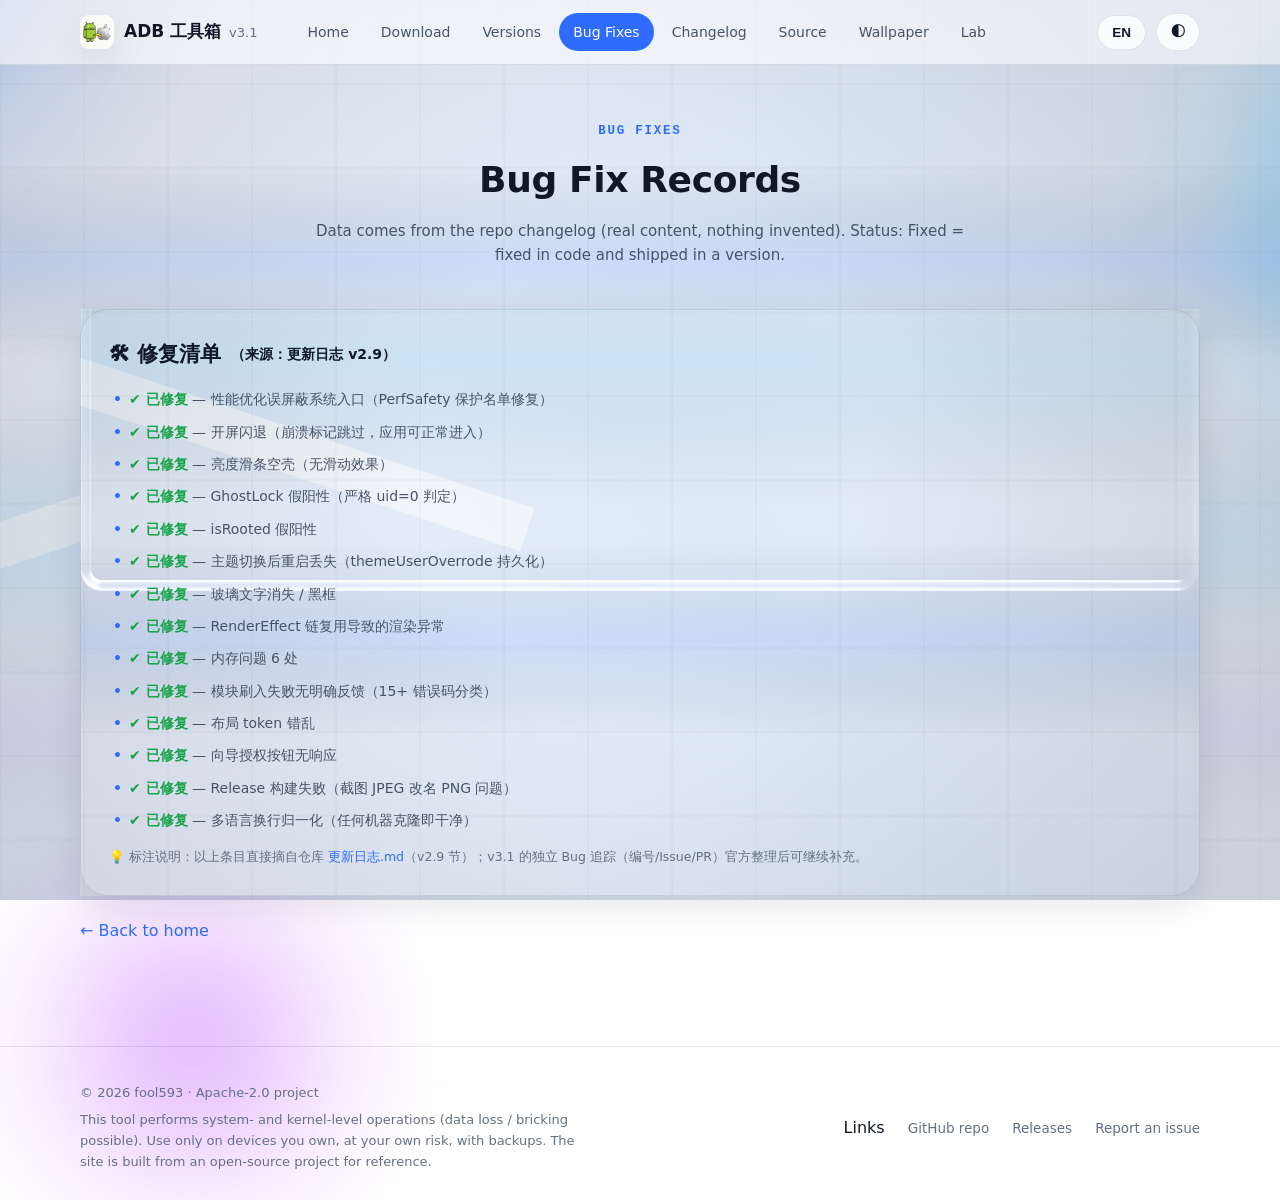
==== commit 95286d11: "chore: 网站构建产物同步 $(date +%Y-%m-%d)" ====
--- a/bugs.html
+++ b/bugs.html
@@ -22,8 +22,8 @@
       } catch (e) {}
     })();
   </script>
-  <script type="module" crossorigin src="./assets/site-main-BDaQJ9ox.js"></script>
-  <link rel="stylesheet" crossorigin href="./assets/site-style-CgXbIKPP.css">
+  <script type="module" crossorigin src="./assets/site-main-c8n6CdW2.js"></script>
+  <link rel="stylesheet" crossorigin href="./assets/site-style-CQyK3K1g.css">
 </head>
 <body>
   <canvas id="bg-layer" aria-hidden="true"></canvas>
--- a/assets/site-style-CQyK3K1g.css
+++ b/assets/site-style-CQyK3K1g.css
@@ -0,0 +1,2 @@
+:root{--lg-refraction:.55;--lg-dispersion:.3;--lg-edge-highlight:.9;--lg-inner-shadow:.35;--lg-lift:.6;--lg-light-angle:135deg;--lg-glow:#78b4ff59;--radius-lg:28px;--radius-md:20px;--radius-sm:14px;--topbar-h:64px;--font-sans:"PingFang SC", "HarmonyOS Sans SC", "Microsoft YaHei", system-ui, -apple-system, "Segoe UI", Roboto, sans-serif;--font-mono:"JetBrains Mono", "SF Mono", Consolas, "Courier New", monospace}[data-theme=light]{--lightningcss-light:initial;--lightningcss-dark: ;color-scheme:light;--bg-0:#eef2f8;--bg-1:#dde6f2;--ink-0:#101828;--ink-1:#475467;--ink-2:#667085;--card:#ffffff8c;--card-strong:#ffffffc7;--line:#1018281a;--line-2:#10182829;--acc:#2f6bff;--acc-2:#0ea5e9;--acc-grad:linear-gradient(135deg, #2f6bff 0%, #0ea5e9 100%);--ok:#16a34a;--warn:#d97706;--err:#dc2626;--shadow-1:0 10px 34px #1018281a;--shadow-2:0 24px 70px #10182829}[data-theme=dark]{--lightningcss-light: ;--lightningcss-dark:initial;color-scheme:dark;--bg-0:#0a0e1a;--bg-1:#101828;--ink-0:#f2f4f7;--ink-1:#c0c8d4;--ink-2:#8a94a6;--card:#1218288c;--card-strong:#161e32cc;--line:#f2f4f71a;--line-2:#f2f4f72e;--acc:#6ea0ff;--acc-2:#38bdf8;--acc-grad:linear-gradient(135deg, #6ea0ff 0%, #38bdf8 100%);--ok:#4ade80;--warn:#fbbf24;--err:#f87171;--shadow-1:0 10px 34px #00000059;--shadow-2:0 24px 70px #00000080}*{box-sizing:border-box;margin:0;padding:0}html{scroll-behavior:smooth}html,body{overflow-x:hidden}body{font-family:var(--font-sans);background:radial-gradient(1200px 800px at 15% -10%, var(--acc-2) 0%, transparent 55%), radial-gradient(1000px 700px at 110% 20%, var(--acc) 0%, transparent 50%), linear-gradient(160deg, var(--bg-0) 0%, var(--bg-1) 100%);color:var(--ink-0);-webkit-font-smoothing:antialiased;background-attachment:fixed;min-height:100vh;line-height:1.6;transition:background .4s,color .3s}a{color:var(--acc);text-decoration:none}a:hover{text-decoration:underline}img{max-width:100%;display:block}::-moz-selection{background:var(--acc);color:#fff}::selection{background:var(--acc);color:#fff}.wrap{width:min(1120px,92vw);margin:0 auto}#bg-layer{z-index:-3;pointer-events:none;position:fixed;top:0;bottom:0;left:0;right:0}#bg-blobs{z-index:-2;pointer-events:none;filter:blur(64px)saturate(140%);opacity:.55;position:fixed;top:-20%;bottom:-20%;left:-20%;right:-20%}.blob{border-radius:50%;animation:26s ease-in-out infinite alternate blob-drift;position:absolute}.blob-1{background:radial-gradient(circle at 30% 30%, var(--acc), transparent 70%);width:42vw;height:42vw;top:-8vw;left:-10vw}.blob-2{background:radial-gradient(circle at 60% 40%, var(--acc-2), transparent 70%);width:36vw;height:36vw;animation-delay:-8s;top:22vh;right:-8vw}.blob-3{background:radial-gradient(circle,#a855f7,#0000 70%);width:30vw;height:30vw;animation-delay:-16s;bottom:-12vw;left:20vw}@keyframes blob-drift{0%{transform:translate(0)scale(1)}50%{transform:translate(6vw,4vh)scale(1.12)}to{transform:translate(-4vw,-3vh)scale(.94)}}.lg-glass{border-radius:var(--radius-lg);box-shadow:var(--shadow-1);border:1px solid var(--line);background:0 0;position:relative}.lg-glass>.lg-content,.lg-glass>:not(.lg-optics){z-index:3;position:relative}.lg-glass img.lg-content-img{z-index:3;opacity:0;position:relative}.lg-content-img{border-radius:calc(var(--radius-lg) - 8px);width:100%;height:auto;display:block}.lg-optics{border-radius:inherit;pointer-events:none;z-index:2;mix-blend-mode:normal;position:absolute;top:0;bottom:0;left:0;right:0}.no-glass-engine .lg-glass{background:var(--card);-webkit-backdrop-filter:blur(18px)saturate(160%)}.no-glass-engine .lg-glass img.lg-content-img,.dynamic-bg .lg-glass img.lg-content-img{opacity:1}#gl-layer{z-index:-1;pointer-events:none;position:fixed;top:0;bottom:0;left:0;right:0}.topbar{z-index:100;-webkit-backdrop-filter:blur(16px)saturate(150%);background:color-mix(in srgb, var(--card-strong) 72%, transparent);border-bottom:1px solid var(--line);position:-webkit-sticky;position:sticky;top:0}.topbar-inner{width:min(1120px,92vw);height:var(--topbar-h);align-items:center;gap:18px;margin:0 auto;display:flex}.brand{color:var(--ink-0);align-items:center;gap:10px;font-size:17px;font-weight:700;display:flex}.brand:hover{text-decoration:none}.brand img{width:34px;height:34px;box-shadow:var(--shadow-1);border-radius:9px}.brand small{color:var(--ink-2);margin-left:2px;font-size:13px;font-weight:500}.nav-links{flex:1;gap:4px;margin-left:18px;display:flex}.nav-links a{color:var(--ink-1);border-radius:999px;padding:8px 14px;font-size:14px;font-weight:500;transition:background .2s,color .2s}.nav-links a:hover{background:var(--line);color:var(--ink-0);text-decoration:none}.nav-links a.active{background:var(--acc);color:#fff}.top-actions{align-items:center;gap:10px;display:flex}.chip{border:1px solid var(--line);background:var(--card-strong);color:var(--ink-0);cursor:pointer;-webkit-user-select:none;-moz-user-select:none;user-select:none;border-radius:999px;align-items:center;gap:6px;padding:9px 14px;font-size:13.5px;font-weight:600;transition:transform .15s,background .2s,box-shadow .2s;display:inline-flex}.chip:hover{box-shadow:var(--shadow-1);background:var(--card-strong);transform:translateY(-1px)}.chip:active{transform:translateY(0)scale(.97)}.hero{padding:max(56px,min(9vh,96px)) 0 max(40px,min(6vh,64px))}.hero-grid{grid-template-columns:1.05fr .95fr;align-items:center;gap:48px;display:grid}.hero h1{letter-spacing:-.02em;background:linear-gradient(120deg, var(--ink-0) 30%, var(--acc) 70%, var(--acc-2) 100%);-webkit-text-fill-color:transparent;color:#0000;-webkit-background-clip:text;background-clip:text;margin-bottom:16px;font-size:max(30px,min(4.4vw,52px));font-weight:800;line-height:1.18}.hero .sub{color:var(--ink-1);max-width:34em;margin-bottom:10px;font-size:max(15px,min(1.6vw,18px))}.hero-tags{flex-wrap:wrap;gap:10px;margin:4px 0 22px;display:flex}.hero-tag{background:var(--card-strong);border:1px solid var(--line);color:var(--ink-0);border-radius:999px;align-items:center;gap:6px;padding:7px 14px;font-size:13.5px;display:inline-flex}.hero-tag span{font-weight:600}.btn.lg{border-radius:16px;padding:16px 30px;font-size:16.5px}.btn.lg .dl-icon{font-size:19px}.hero .discipline{font-family:var(--font-mono);color:var(--ink-2);border-left:3px solid var(--acc);background:var(--card);border-radius:0 12px 12px 0;margin-bottom:26px;padding:8px 14px;font-size:13px}.badges{flex-wrap:wrap;gap:10px;margin-bottom:30px;display:flex}.badge{border:1px solid var(--line-2);background:var(--card-strong);color:var(--ink-1);border-radius:999px;align-items:center;gap:6px;padding:7px 14px;font-size:12.5px;font-weight:600;display:inline-flex}.badge.v{background:var(--acc-grad);color:#fff;border:none}.hero-actions{flex-wrap:wrap;align-items:center;gap:14px;display:flex}.btn{cursor:pointer;border:1px solid var(--line);border-radius:999px;justify-content:center;align-items:center;gap:8px;padding:14px 26px;font-size:15px;font-weight:700;text-decoration:none;transition:transform .16s,box-shadow .2s;display:inline-flex;position:relative;overflow:hidden}.btn:hover{text-decoration:none;transform:translateY(-2px)}.btn:active{transform:translateY(0)scale(.98)}.btn:before{content:"";border-radius:inherit;background:linear-gradient(var(--lg-light-angle), #ffffff8c, transparent 40%);-webkit-mask-composite:xor;pointer-events:none;padding:1px;position:absolute;top:0;bottom:0;left:0;right:0;-webkit-mask-image:linear-gradient(#fff 0,#fff 0),linear-gradient(#fff 0,#fff 0);-webkit-mask-position:0 0,0 0;-webkit-mask-size:auto,auto;-webkit-mask-repeat:repeat,repeat;-webkit-mask-clip:content-box,border-box;-webkit-mask-origin:content-box,border-box;-webkit-mask-composite:xor;mask-composite:exclude;-webkit-mask-source-type:auto,auto;mask-mode:match-source,match-source}.btn.primary{background:var(--acc-grad);color:#fff;box-shadow:0 10px 30px var(--lg-glow);border:none}.btn.primary:hover{box-shadow:0 14px 40px var(--lg-glow)}.btn.ghost{background:var(--card-strong);color:var(--ink-0)}.btn.small{padding:10px 18px;font-size:13.5px}.btn .dl-icon{font-size:17px}.hero-visual{position:relative}.hero-visual .glass-frame{border-radius:var(--radius-lg);box-shadow:var(--shadow-2), inset 0 1px 0 #ffffff4d;border:1px solid var(--line);overflow:hidden}.hero-visual img{width:100%;height:auto;display:block}.hero-visual .float-chip{background:var(--card-strong);-webkit-backdrop-filter:blur(12px);border:1px solid var(--line-2);box-shadow:var(--shadow-1);border-radius:14px;padding:10px 16px;font-size:13px;font-weight:600;animation:4.5s ease-in-out infinite floaty;position:absolute}.hero-visual .fc-1{top:-14px;left:-10px}.hero-visual .fc-2{animation-delay:-2.2s;bottom:24px;right:-8px}.hero-visual .fc-3{animation-delay:-1.1s;bottom:-16px;left:30px}@keyframes floaty{0%,to{transform:translateY(0)}50%{transform:translateY(-9px)}}.section{padding:max(48px,min(7vh,80px)) 0}.section-head{text-align:center;max-width:680px;margin:0 auto 42px}.section-head .kicker{font-family:var(--font-mono);letter-spacing:.14em;text-transform:uppercase;color:var(--acc);margin-bottom:10px;font-size:12.5px;font-weight:700}.section-head h2{letter-spacing:-.01em;font-size:max(24px,min(3vw,36px));font-weight:800}.section-head p{color:var(--ink-1);margin-top:10px;font-size:15px}.feature-grid{grid-template-columns:repeat(3,1fr);gap:20px;display:grid}.feature-card{min-height:190px;padding:26px 24px}.feature-card .f-icon{background:var(--acc-grad);width:46px;height:46px;box-shadow:0 8px 22px var(--lg-glow);border-radius:14px;place-items:center;margin-bottom:16px;font-size:22px;display:grid}.feature-card h3{margin-bottom:8px;font-size:17px}.feature-card p{color:var(--ink-1);font-size:13.8px}.feature-card ul{margin-top:8px;list-style:none}.feature-card li{color:var(--ink-2);padding:2px 0 2px 18px;font-size:13px;position:relative}.feature-card li:before{content:"◆";color:var(--acc);font-size:9px;position:absolute;top:6px;left:0}.download-block{gap:8px;padding:34px 30px;display:grid}.download-block .dl-title{flex-wrap:wrap;align-items:center;gap:10px;font-size:19px;font-weight:800;display:flex}.download-block .dl-ver{font-family:var(--font-mono);color:var(--acc);border:1px solid var(--acc);border-radius:999px;padding:2px 10px;font-size:12px}.download-block .dl-desc{color:var(--ink-1);font-size:14px}.dl-row{flex-wrap:wrap;gap:12px;margin-top:14px;display:flex}.dl-meta{color:var(--ink-2);margin-top:10px;font-size:12.5px}.dl-meta code{font-family:var(--font-mono);background:var(--line);border-radius:6px;padding:1px 6px}.dl-checksum{margin-top:4px}.dl-checksum summary{cursor:pointer;color:var(--acc);-webkit-user-select:none;-moz-user-select:none;user-select:none}.dl-checksum summary:hover{text-decoration:underline}.dl-hash{word-break:break-all;margin:6px 0 0 14px;display:block}.dl-hint{opacity:.8;margin:4px 0 0 14px;display:block}.feature-need{background:color-mix(in srgb, var(--acc) 14%, transparent);border:1px solid color-mix(in srgb, var(--acc) 35%, transparent);color:var(--acc);letter-spacing:.02em;border-radius:999px;margin-bottom:8px;padding:4px 10px;font-size:12px;font-weight:600;display:inline-block}.shot-use{color:var(--ink-1);opacity:.85;margin-top:8px;font-size:12px;line-height:1.5}.shots-grid{grid-template-columns:repeat(3,1fr);gap:20px;display:grid}.shot-card{cursor:zoom-in;transition:transform .25s,box-shadow .25s;overflow:hidden}.shot-card:hover{box-shadow:var(--shadow-2);transform:translateY(-4px)}.shot-card img{aspect-ratio:4/3;object-fit:cover;width:100%}.shot-card .shot-cap{color:var(--ink-1);padding:12px 16px;font-size:13.5px;font-weight:600}.split{grid-template-columns:1fr 1fr;align-items:start;gap:26px;display:grid}.info-card{padding:26px}.info-card h3{align-items:center;gap:8px;margin-bottom:10px;font-size:17px;display:flex}.info-card p,.info-card li{color:var(--ink-1);font-size:14px}.info-card ul{margin-top:6px;list-style:none}.info-card li{padding:4px 0 4px 20px;position:relative}.info-card li:before{content:"→";color:var(--acc);position:absolute;left:0}.doc-card{margin-bottom:22px;padding:28px}.doc-card h2{flex-wrap:wrap;align-items:center;gap:10px;margin-bottom:6px;font-size:21px;display:flex}.doc-card .doc-tag{border-radius:999px;padding:3px 10px;font-size:12px;font-weight:700}.tag-current{background:var(--acc-grad);color:#fff}.tag-old{background:var(--line);color:var(--ink-2)}.doc-card .doc-date{color:var(--ink-2);font-family:var(--font-mono);font-size:12.5px}.doc-card ul{margin-top:12px;list-style:none}.doc-card li{color:var(--ink-1);padding:5px 0 5px 20px;font-size:14px;position:relative}.doc-card li:before{content:"•";color:var(--acc);font-weight:800;position:absolute;left:4px}.doc-card .doc-sub{color:var(--ink-0);margin-top:14px;font-size:14px;font-weight:700}.status-ok{color:var(--ok);font-weight:700}.status-wip{color:var(--warn);font-weight:700}.status-wait{color:var(--err);font-weight:700}.footer{border-top:1px solid var(--line);margin-top:40px;padding:36px 0 28px}.footer-inner{flex-wrap:wrap;justify-content:space-between;align-items:center;gap:16px;display:flex}.footer .links a{color:var(--ink-2);margin-left:18px;font-size:13.5px}.footer .copy{color:var(--ink-2);font-size:13px}.lightbox{z-index:200;opacity:0;pointer-events:none;background:#040812d1;place-items:center;padding:4vh 4vw;transition:opacity .25s;display:grid;position:fixed;top:0;bottom:0;left:0;right:0}.lightbox.open{opacity:1;pointer-events:auto}.lightbox img{max-width:92vw;max-height:88vh;box-shadow:var(--shadow-2);border-radius:16px}.lightbox .lb-close{border:1px solid var(--line-2);background:var(--card-strong);width:44px;height:44px;color:var(--ink-0);cursor:pointer;border-radius:50%;font-size:20px;position:absolute;top:22px;right:26px}.perf-badge{z-index:120;font-family:var(--font-mono);background:var(--card-strong);border:1px solid var(--line-2);color:var(--ink-1);-webkit-backdrop-filter:blur(10px);pointer-events:none;opacity:0;border-radius:10px;padding:8px 12px;font-size:11px;transition:opacity .3s;position:fixed;bottom:14px;right:14px}.perf-badge.show{opacity:1}.wp-layout{grid-template-columns:minmax(0,1.6fr) minmax(300px,1fr);align-items:start;gap:26px;margin-top:26px;display:grid}.wp-stage{border:1px dashed var(--line-2);background:#0a0e1c29;border-radius:28px;min-height:420px;padding:24px;position:relative;overflow:hidden}.wp-stage:after{content:"LIVE";font-family:var(--font-mono);letter-spacing:.18em;color:var(--ink-2);font-size:11px;position:absolute;top:14px;left:18px}.wp-demo{position:absolute}.wp-demo-a{width:150px;top:64px;left:40px}.wp-demo-b{width:240px;top:130px;right:36px}.wp-demo-c{text-align:center;width:min(320px,74%);padding:20px 22px;bottom:26px;left:50%;transform:translate(-50%)}.wp-demo-c h3{margin-bottom:6px;font-size:20px}.wp-demo-c p{color:var(--ink-2);font-size:13px;line-height:1.6}.wp-panel{flex-direction:column;gap:16px;padding:22px;display:flex}.wp-section{border-top:1px solid var(--line-2);padding-top:14px}.wp-section:first-child{border-top:0;padding-top:0}.wp-sec-label{letter-spacing:.06em;text-transform:uppercase;color:var(--ink-2);margin-bottom:8px;font-size:12px;font-weight:600}.wp-current{color:var(--ink-0);word-break:break-all;margin-bottom:10px;font-size:13px}.wp-row{flex-wrap:wrap;gap:8px;display:flex}.wp-colors{flex-wrap:wrap;gap:10px;display:flex}.wp-color{cursor:pointer;border:2px solid #ffffff59;border-radius:50%;width:40px;height:40px;padding:0;transition:transform .15s,box-shadow .15s;box-shadow:0 2px 8px #0000002e}.wp-color:hover{transform:scale(1.14);box-shadow:0 4px 14px #00000042}.wp-official{grid-template-columns:repeat(2,1fr);gap:10px;display:grid}.wp-official button{aspect-ratio:16/10;cursor:pointer;background:var(--card-strong);border:0;border-radius:12px;padding:0;transition:transform .15s,box-shadow .15s;position:relative;overflow:hidden}.wp-official button:hover{box-shadow:var(--shadow-1);transform:translateY(-2px)}.wp-official img{object-fit:cover;width:100%;height:100%;display:block}.wp-official span{color:#fff;text-align:left;background:linear-gradient(#0000,#0000008c);padding:4px 8px;font-size:11px;position:absolute;bottom:0;left:0;right:0}.wp-upload-row{align-items:center;gap:10px;display:flex}.wp-url-row{gap:8px;display:flex}.wp-live{flex-wrap:wrap;gap:8px;display:flex}.wp-live .btn{flex:auto}.wp-hint{opacity:.75;margin:8px 0 6px;font-size:.8em}video.lg-wall-video{opacity:0;pointer-events:none;width:2px;height:2px;position:fixed}.wp-input{border:1px solid var(--line-2);background:var(--card);min-width:0;color:var(--ink-0);border-radius:999px;flex:1;padding:10px 14px;font-size:13px}.wp-input:focus{border-color:var(--acc);box-shadow:0 0 0 3px color-mix(in srgb, var(--acc) 22%, transparent);outline:none}.wp-focus-grid{grid-template-columns:repeat(3,1fr);gap:8px;max-width:240px;display:grid}.wp-focus-cell{aspect-ratio:1;border:1px solid var(--line-2);background:var(--card);cursor:pointer;color:var(--ink-2);border-radius:10px;font-size:12px;transition:border-color .15s,background .15s}.wp-focus-cell:hover{border-color:var(--acc)}.wp-focus-cell.on{border-color:var(--acc);background:color-mix(in srgb, var(--acc) 12%, transparent);color:var(--acc)}.wp-favs{flex-wrap:wrap;gap:8px;min-height:18px;display:flex}.wp-fav-thumb{cursor:pointer;background:var(--card-strong);border:0;border-radius:10px;width:76px;height:48px;padding:0;position:relative;overflow:hidden}.wp-fav-thumb img{object-fit:cover;width:100%;height:100%;display:block}.wp-fav-thumb .unfav{color:#fff;text-align:center;opacity:0;background:#00000080;border-radius:50%;width:18px;height:18px;font-size:10px;line-height:18px;transition:opacity .15s;position:absolute;top:3px;right:3px}.wp-fav-thumb:hover .unfav{opacity:1}.wp-favs .wp-harmless{color:var(--ink-2);padding:4px 2px;font-size:12px}.wp-range{width:100%;accent-color:var(--acc)}.wp-status{opacity:0;min-height:20px;font-size:13px;transition:opacity .25s}.wp-status.ok{opacity:1;color:#22c55e}.wp-status.err{opacity:1;color:#ef4444}@media (max-width:900px){.wp-layout{grid-template-columns:1fr}.wp-stage{min-height:340px}.feature-grid,.shots-grid{grid-template-columns:repeat(2,1fr)}.hero-grid{grid-template-columns:1fr;gap:34px}.split{grid-template-columns:1fr}}@media (max-width:640px){.feature-grid,.shots-grid{grid-template-columns:1fr}.nav-links{display:none}.topbar-inner{gap:10px}.brand small{display:none}.hero-visual .float-chip{padding:8px 12px;font-size:12px}.download-block{padding:24px 18px}}@media (prefers-reduced-motion:reduce){*,:before,:after{transition-duration:.01ms!important;animation-duration:.01ms!important;animation-iteration-count:1!important}html{scroll-behavior:auto}}.lab-layout{grid-template-columns:1.65fr 1fr;align-items:start;gap:26px;margin-top:28px;display:grid}.lab-stage{border:1.5px dashed var(--line);background:var(--card-soft,#7f8daa14);border-radius:24px;min-height:560px;padding:14px;position:relative;overflow:hidden}.lab-hint{z-index:5;opacity:.6;pointer-events:none;white-space:nowrap;font-size:.8rem;position:absolute;top:14px;left:50%;transform:translate(-50%)}.lab-glass{cursor:grab;touch-action:none;-webkit-user-select:none;-moz-user-select:none;user-select:none;position:absolute}.lab-glass.dragging{cursor:grabbing}.lab-glass .lab-label{flex-direction:column;gap:4px;padding:14px 16px;display:flex}.lab-glass .lab-label strong{color:var(--ink-0);font-size:1rem}.lab-glass .lab-label small{opacity:.65;font-size:.72rem}.lab-glass.active{outline:2px solid var(--acc);outline-offset:3px}.lab-a{width:300px;min-height:168px;top:70px;left:60px}.lab-b{width:240px;min-height:132px;top:120px;left:410px}.lab-c{width:260px;min-height:130px;top:300px;left:150px}.lab-panel{flex-direction:column;gap:14px;padding:24px;display:flex}.lab-panel h2{margin:0;font-size:1.05rem}.wp-range-row{opacity:.9;align-items:center;gap:10px;font-size:.82rem;display:flex}.wp-range-row input[type=range]{flex:1;min-width:0}.wp-val{text-align:right;font-variant-numeric:tabular-nums;opacity:.75;min-width:42px;font-size:.78rem}@media (max-width:900px){.lab-layout{grid-template-columns:1fr}.lab-stage{min-height:480px}.lab-a{width:min(300px,70%);top:60px;left:30px}.lab-b{width:min(230px,60%);top:100px;left:auto;right:24px}.lab-c{width:min(250px,65%);top:300px;left:40px}}
+/*$vite$:1*/
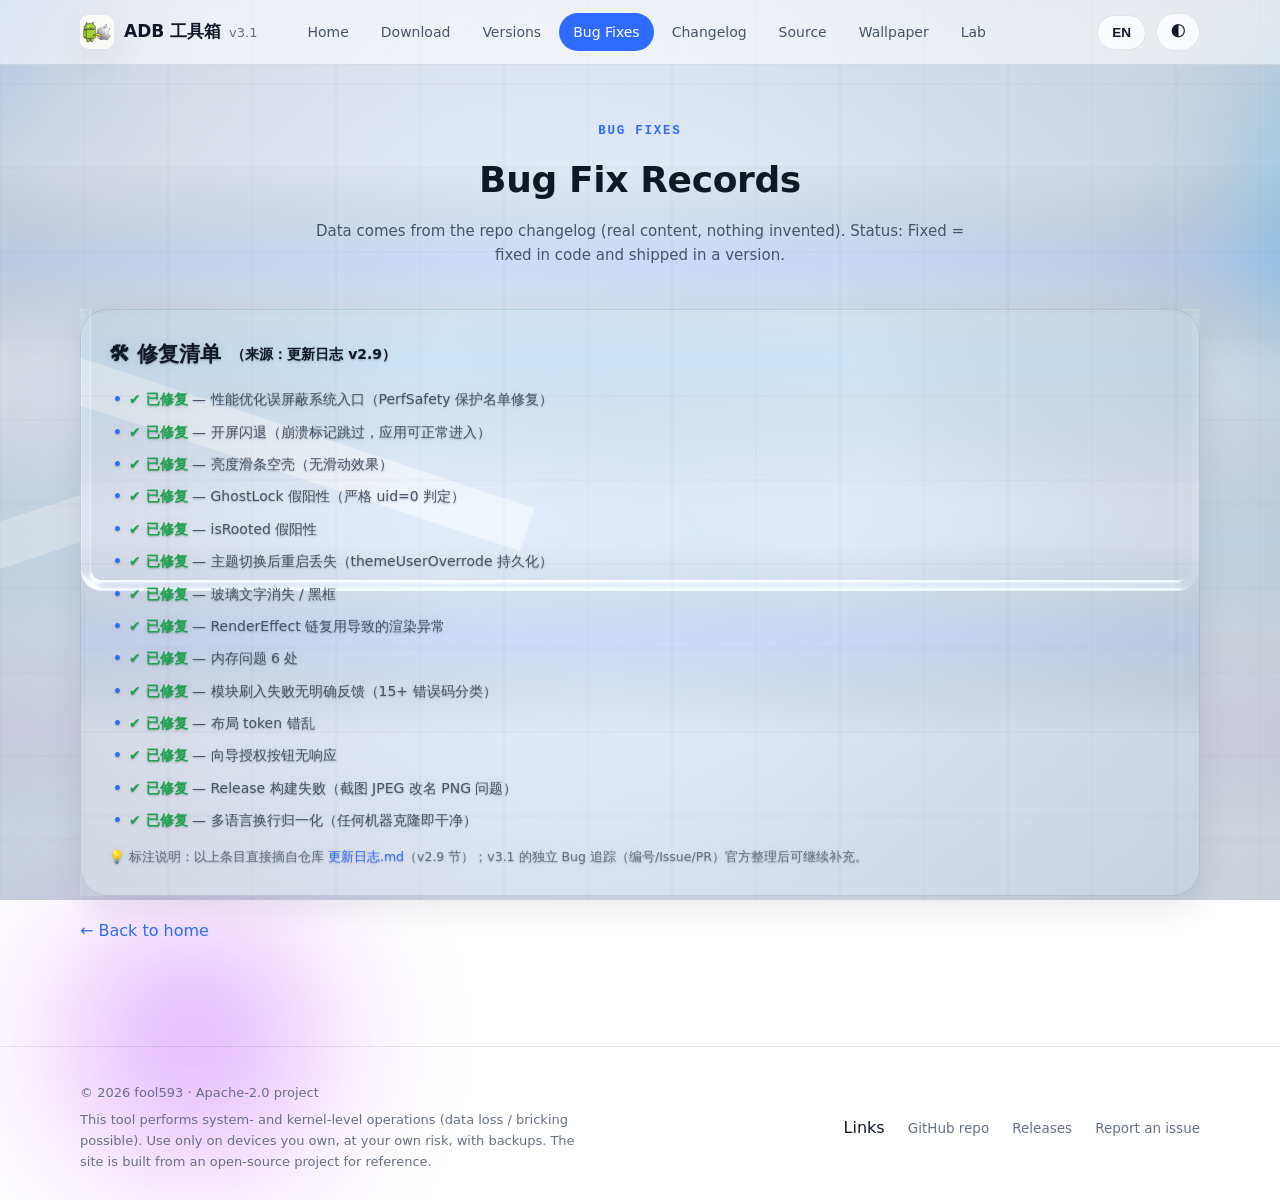
==== commit 225f1e28: "chore: 网站构建产物同步 $(date +%Y-%m-%d)" ====
--- a/bugs.html
+++ b/bugs.html
@@ -22,8 +22,8 @@
       } catch (e) {}
     })();
   </script>
-  <script type="module" crossorigin src="./assets/site-main-c8n6CdW2.js"></script>
-  <link rel="stylesheet" crossorigin href="./assets/site-style-CQyK3K1g.css">
+  <script type="module" crossorigin src="./assets/site-main-Cy9F2hGh.js"></script>
+  <link rel="stylesheet" crossorigin href="./assets/site-style-w7GcWpmP.css">
 </head>
 <body>
   <canvas id="bg-layer" aria-hidden="true"></canvas>
--- a/assets/site-style-w7GcWpmP.css
+++ b/assets/site-style-w7GcWpmP.css
@@ -0,0 +1,2 @@
+:root{--lg-refraction:.55;--lg-dispersion:.3;--lg-edge-highlight:.9;--lg-inner-shadow:.35;--lg-lift:.6;--lg-light-angle:135deg;--lg-glow:#78b4ff59;--radius-lg:28px;--radius-md:20px;--radius-sm:14px;--topbar-h:64px;--font-sans:"PingFang SC", "HarmonyOS Sans SC", "Microsoft YaHei", system-ui, -apple-system, "Segoe UI", Roboto, sans-serif;--font-mono:"JetBrains Mono", "SF Mono", Consolas, "Courier New", monospace}[data-theme=light]{--lightningcss-light:initial;--lightningcss-dark: ;color-scheme:light;--bg-0:#eef2f8;--bg-1:#dde6f2;--ink-0:#101828;--ink-1:#475467;--ink-2:#667085;--card:#ffffff8c;--card-strong:#ffffffc7;--line:#1018281a;--line-2:#10182829;--acc:#2f6bff;--acc-2:#0ea5e9;--acc-grad:linear-gradient(135deg, #2f6bff 0%, #0ea5e9 100%);--ok:#16a34a;--warn:#d97706;--err:#dc2626;--shadow-1:0 10px 34px #1018281a;--shadow-2:0 24px 70px #10182829}[data-theme=dark]{--lightningcss-light: ;--lightningcss-dark:initial;color-scheme:dark;--bg-0:#0a0e1a;--bg-1:#101828;--ink-0:#f2f4f7;--ink-1:#c0c8d4;--ink-2:#8a94a6;--card:#1218288c;--card-strong:#161e32cc;--line:#f2f4f71a;--line-2:#f2f4f72e;--acc:#6ea0ff;--acc-2:#38bdf8;--acc-grad:linear-gradient(135deg, #6ea0ff 0%, #38bdf8 100%);--ok:#4ade80;--warn:#fbbf24;--err:#f87171;--shadow-1:0 10px 34px #00000059;--shadow-2:0 24px 70px #00000080}*{box-sizing:border-box;margin:0;padding:0}html{scroll-behavior:smooth}html,body{overflow-x:hidden}body{font-family:var(--font-sans);background:radial-gradient(1200px 800px at 15% -10%, var(--acc-2) 0%, transparent 55%), radial-gradient(1000px 700px at 110% 20%, var(--acc) 0%, transparent 50%), linear-gradient(160deg, var(--bg-0) 0%, var(--bg-1) 100%);color:var(--ink-0);-webkit-font-smoothing:antialiased;background-attachment:fixed;min-height:100vh;line-height:1.6;transition:background .4s,color .3s}a{color:var(--acc);text-decoration:none}a:hover{text-decoration:underline}img{max-width:100%;display:block}::-moz-selection{background:var(--acc);color:#fff}::selection{background:var(--acc);color:#fff}.wrap{width:min(1120px,92vw);margin:0 auto}#bg-layer{z-index:-3;pointer-events:none;position:fixed;top:0;bottom:0;left:0;right:0}#bg-blobs{z-index:-2;pointer-events:none;filter:blur(64px)saturate(140%);opacity:.55;position:fixed;top:-20%;bottom:-20%;left:-20%;right:-20%}.blob{border-radius:50%;animation:26s ease-in-out infinite alternate blob-drift;position:absolute}.blob-1{background:radial-gradient(circle at 30% 30%, var(--acc), transparent 70%);width:42vw;height:42vw;top:-8vw;left:-10vw}.blob-2{background:radial-gradient(circle at 60% 40%, var(--acc-2), transparent 70%);width:36vw;height:36vw;animation-delay:-8s;top:22vh;right:-8vw}.blob-3{background:radial-gradient(circle,#a855f7,#0000 70%);width:30vw;height:30vw;animation-delay:-16s;bottom:-12vw;left:20vw}@keyframes blob-drift{0%{transform:translate(0)scale(1)}50%{transform:translate(6vw,4vh)scale(1.12)}to{transform:translate(-4vw,-3vh)scale(.94)}}.lg-glass{border-radius:var(--radius-lg);box-shadow:var(--shadow-1);border:1px solid var(--line);background:0 0;position:relative}.lg-glass>.lg-content,.lg-glass>:not(.lg-optics){z-index:3;position:relative}.lg-glass img.lg-content-img{z-index:3;opacity:0;position:relative}.lg-content-img{border-radius:calc(var(--radius-lg) - 8px);width:100%;height:auto;display:block}.lg-optics{border-radius:inherit;pointer-events:none;z-index:2;mix-blend-mode:normal;position:absolute;top:0;bottom:0;left:0;right:0}.no-glass-engine .lg-glass{background:var(--card);-webkit-backdrop-filter:blur(18px)saturate(160%)}.no-glass-engine .lg-glass img.lg-content-img,.dynamic-bg .lg-glass img.lg-content-img{opacity:1}#gl-layer{z-index:-1;pointer-events:none;position:fixed;top:0;bottom:0;left:0;right:0}.topbar{z-index:100;-webkit-backdrop-filter:blur(16px)saturate(150%);background:color-mix(in srgb, var(--card-strong) 72%, transparent);border-bottom:1px solid var(--line);position:-webkit-sticky;position:sticky;top:0}.topbar-inner{width:min(1120px,92vw);height:var(--topbar-h);align-items:center;gap:18px;margin:0 auto;display:flex}.brand{color:var(--ink-0);align-items:center;gap:10px;font-size:17px;font-weight:700;display:flex}.brand:hover{text-decoration:none}.brand img{width:34px;height:34px;box-shadow:var(--shadow-1);border-radius:9px}.brand small{color:var(--ink-2);margin-left:2px;font-size:13px;font-weight:500}.nav-links{flex:1;gap:4px;margin-left:18px;display:flex}.nav-links a{color:var(--ink-1);border-radius:999px;padding:8px 14px;font-size:14px;font-weight:500;transition:background .2s,color .2s}.nav-links a:hover{background:var(--line);color:var(--ink-0);text-decoration:none}.nav-links a.active{background:var(--acc);color:#fff}.top-actions{align-items:center;gap:10px;display:flex}.chip{border:1px solid var(--line);background:var(--card-strong);color:var(--ink-0);cursor:pointer;-webkit-user-select:none;-moz-user-select:none;user-select:none;border-radius:999px;align-items:center;gap:6px;padding:9px 14px;font-size:13.5px;font-weight:600;transition:transform .15s,background .2s,box-shadow .2s;display:inline-flex}.chip:hover{box-shadow:var(--shadow-1);background:var(--card-strong);transform:translateY(-1px)}.chip:active{transform:translateY(0)scale(.97)}.hero{padding:max(56px,min(9vh,96px)) 0 max(40px,min(6vh,64px))}.hero-grid{grid-template-columns:1.05fr .95fr;align-items:center;gap:48px;display:grid}.hero h1{letter-spacing:-.02em;background:linear-gradient(120deg, var(--ink-0) 30%, var(--acc) 70%, var(--acc-2) 100%);-webkit-text-fill-color:transparent;color:#0000;-webkit-background-clip:text;background-clip:text;margin-bottom:16px;font-size:max(30px,min(4.4vw,52px));font-weight:800;line-height:1.18}.hero .sub{color:var(--ink-1);max-width:34em;margin-bottom:10px;font-size:max(15px,min(1.6vw,18px))}.hero-tags{flex-wrap:wrap;gap:10px;margin:4px 0 22px;display:flex}.hero-tag{background:var(--card-strong);border:1px solid var(--line);color:var(--ink-0);border-radius:999px;align-items:center;gap:6px;padding:7px 14px;font-size:13.5px;display:inline-flex}.hero-tag span{font-weight:600}.btn.lg{border-radius:16px;padding:16px 30px;font-size:16.5px}.btn.lg .dl-icon{font-size:19px}.hero .discipline{font-family:var(--font-mono);color:var(--ink-2);border-left:3px solid var(--acc);background:var(--card);border-radius:0 12px 12px 0;margin-bottom:26px;padding:8px 14px;font-size:13px}.badges{flex-wrap:wrap;gap:10px;margin-bottom:30px;display:flex}.badge{border:1px solid var(--line-2);background:var(--card-strong);color:var(--ink-1);border-radius:999px;align-items:center;gap:6px;padding:7px 14px;font-size:12.5px;font-weight:600;display:inline-flex}.badge.v{background:var(--acc-grad);color:#fff;border:none}.hero-actions{flex-wrap:wrap;align-items:center;gap:14px;display:flex}.btn{cursor:pointer;border:1px solid var(--line);border-radius:999px;justify-content:center;align-items:center;gap:8px;padding:14px 26px;font-size:15px;font-weight:700;text-decoration:none;transition:transform .16s,box-shadow .2s;display:inline-flex;position:relative;overflow:hidden}.btn:hover{text-decoration:none;transform:translateY(-2px)}.btn:active{transform:translateY(0)scale(.98)}.btn:before{content:"";border-radius:inherit;background:linear-gradient(var(--lg-light-angle), #ffffff8c, transparent 40%);-webkit-mask-composite:xor;pointer-events:none;padding:1px;position:absolute;top:0;bottom:0;left:0;right:0;-webkit-mask-image:linear-gradient(#fff 0,#fff 0),linear-gradient(#fff 0,#fff 0);-webkit-mask-position:0 0,0 0;-webkit-mask-size:auto,auto;-webkit-mask-repeat:repeat,repeat;-webkit-mask-clip:content-box,border-box;-webkit-mask-origin:content-box,border-box;-webkit-mask-composite:xor;mask-composite:exclude;-webkit-mask-source-type:auto,auto;mask-mode:match-source,match-source}.btn.primary{background:var(--acc-grad);color:#fff;box-shadow:0 10px 30px var(--lg-glow);border:none}.btn.primary:hover{box-shadow:0 14px 40px var(--lg-glow)}.btn.ghost{background:var(--card-strong);color:var(--ink-0)}.btn.small{padding:10px 18px;font-size:13.5px}.btn .dl-icon{font-size:17px}.hero-visual{position:relative}.hero-visual .glass-frame{border-radius:var(--radius-lg);box-shadow:var(--shadow-2), inset 0 1px 0 #ffffff4d;border:1px solid var(--line);overflow:hidden}.hero-visual img{width:100%;height:auto;display:block}.hero-visual .float-chip{background:var(--card-strong);-webkit-backdrop-filter:blur(12px);border:1px solid var(--line-2);box-shadow:var(--shadow-1);border-radius:14px;padding:10px 16px;font-size:13px;font-weight:600;animation:4.5s ease-in-out infinite floaty;position:absolute}.hero-visual .fc-1{top:-14px;left:-10px}.hero-visual .fc-2{animation-delay:-2.2s;bottom:24px;right:-8px}.hero-visual .fc-3{animation-delay:-1.1s;bottom:-16px;left:30px}@keyframes floaty{0%,to{transform:translateY(0)}50%{transform:translateY(-9px)}}.section{padding:max(48px,min(7vh,80px)) 0}.section-head{text-align:center;max-width:680px;margin:0 auto 42px}.section-head .kicker{font-family:var(--font-mono);letter-spacing:.14em;text-transform:uppercase;color:var(--acc);margin-bottom:10px;font-size:12.5px;font-weight:700}.section-head h2{letter-spacing:-.01em;font-size:max(24px,min(3vw,36px));font-weight:800}.section-head p{color:var(--ink-1);margin-top:10px;font-size:15px}.feature-grid{grid-template-columns:repeat(3,1fr);gap:20px;display:grid}.feature-card{min-height:190px;padding:26px 24px}.feature-card .f-icon{background:var(--acc-grad);width:46px;height:46px;box-shadow:0 8px 22px var(--lg-glow);border-radius:14px;place-items:center;margin-bottom:16px;font-size:22px;display:grid}.feature-card h3{margin-bottom:8px;font-size:17px}.feature-card p{color:var(--ink-1);font-size:13.8px}.feature-card ul{margin-top:8px;list-style:none}.feature-card li{color:var(--ink-2);padding:2px 0 2px 18px;font-size:13px;position:relative}.feature-card li:before{content:"◆";color:var(--acc);font-size:9px;position:absolute;top:6px;left:0}.download-block{gap:8px;padding:34px 30px;display:grid}.download-block .dl-title{flex-wrap:wrap;align-items:center;gap:10px;font-size:19px;font-weight:800;display:flex}.download-block .dl-ver{font-family:var(--font-mono);color:var(--acc);border:1px solid var(--acc);border-radius:999px;padding:2px 10px;font-size:12px}.download-block .dl-desc{color:var(--ink-1);font-size:14px}.dl-row{flex-wrap:wrap;gap:12px;margin-top:14px;display:flex}.dl-meta{color:var(--ink-2);margin-top:10px;font-size:12.5px}.dl-meta code{font-family:var(--font-mono);background:var(--line);border-radius:6px;padding:1px 6px}.dl-checksum{margin-top:4px}.dl-checksum summary{cursor:pointer;color:var(--acc);-webkit-user-select:none;-moz-user-select:none;user-select:none}.dl-checksum summary:hover{text-decoration:underline}.dl-hash{word-break:break-all;margin:6px 0 0 14px;display:block}.dl-hint{opacity:.8;margin:4px 0 0 14px;display:block}.feature-need{background:color-mix(in srgb, var(--acc) 14%, transparent);border:1px solid color-mix(in srgb, var(--acc) 35%, transparent);color:var(--acc);letter-spacing:.02em;border-radius:999px;margin-bottom:8px;padding:4px 10px;font-size:12px;font-weight:600;display:inline-block}.shot-use{color:var(--ink-1);opacity:.85;margin-top:8px;font-size:12px;line-height:1.5}.shots-grid{grid-template-columns:repeat(3,1fr);gap:20px;display:grid}.shot-card{cursor:zoom-in;transition:transform .25s,box-shadow .25s;overflow:hidden}.shot-card:hover{box-shadow:var(--shadow-2);transform:translateY(-4px)}.shot-card img{aspect-ratio:4/3;object-fit:cover;width:100%}.shot-card .shot-cap{color:var(--ink-1);padding:12px 16px;font-size:13.5px;font-weight:600}.split{grid-template-columns:1fr 1fr;align-items:start;gap:26px;display:grid}.info-card{padding:26px}.info-card h3{align-items:center;gap:8px;margin-bottom:10px;font-size:17px;display:flex}.info-card p,.info-card li{color:var(--ink-1);font-size:14px}.info-card ul{margin-top:6px;list-style:none}.info-card li{padding:4px 0 4px 20px;position:relative}.info-card li:before{content:"→";color:var(--acc);position:absolute;left:0}.doc-card{margin-bottom:22px;padding:28px}.doc-card h2{flex-wrap:wrap;align-items:center;gap:10px;margin-bottom:6px;font-size:21px;display:flex}.doc-card .doc-tag{border-radius:999px;padding:3px 10px;font-size:12px;font-weight:700}.tag-current{background:var(--acc-grad);color:#fff}.tag-old{background:var(--line);color:var(--ink-2)}.doc-card .doc-date{color:var(--ink-2);font-family:var(--font-mono);font-size:12.5px}.doc-card ul{margin-top:12px;list-style:none}.doc-card li{color:var(--ink-1);padding:5px 0 5px 20px;font-size:14px;position:relative}.doc-card li:before{content:"•";color:var(--acc);font-weight:800;position:absolute;left:4px}.doc-card .doc-sub{color:var(--ink-0);margin-top:14px;font-size:14px;font-weight:700}.status-ok{color:var(--ok);font-weight:700}.status-wip{color:var(--warn);font-weight:700}.status-wait{color:var(--err);font-weight:700}.footer{border-top:1px solid var(--line);margin-top:40px;padding:36px 0 28px}.footer-inner{flex-wrap:wrap;justify-content:space-between;align-items:center;gap:16px;display:flex}.footer .links a{color:var(--ink-2);margin-left:18px;font-size:13.5px}.footer .copy{color:var(--ink-2);font-size:13px}.lightbox{z-index:200;opacity:0;pointer-events:none;background:#040812d1;place-items:center;padding:4vh 4vw;transition:opacity .25s;display:grid;position:fixed;top:0;bottom:0;left:0;right:0}.lightbox.open{opacity:1;pointer-events:auto}.lightbox img{max-width:92vw;max-height:88vh;box-shadow:var(--shadow-2);border-radius:16px}.lightbox .lb-close{border:1px solid var(--line-2);background:var(--card-strong);width:44px;height:44px;color:var(--ink-0);cursor:pointer;border-radius:50%;font-size:20px;position:absolute;top:22px;right:26px}.lg-glass h1,.lg-glass h2,.lg-glass h3,.lg-glass p,.lg-glass li,.lg-glass span,.lg-glass .wp-current,.lg-glass .wp-val{text-shadow:0 1px 2px #0f142347,0 0 14px #0f14231a}[data-theme=dark] .lg-glass h1,[data-theme=dark] .lg-glass h2,[data-theme=dark] .lg-glass h3,[data-theme=dark] .lg-glass p,[data-theme=dark] .lg-glass li,[data-theme=dark] .lg-glass span,[data-theme=dark] .lg-glass .wp-current,[data-theme=dark] .lg-glass .wp-val{text-shadow:0 1px 3px #0000008c,0 0 16px #00000059}body.low-power .blob{animation-duration:22s}body.low-power .hero-tag,body.low-power .chip{transition:none}.perf-badge{z-index:120;font-family:var(--font-mono);background:var(--card-strong);border:1px solid var(--line-2);color:var(--ink-1);-webkit-backdrop-filter:blur(10px);pointer-events:none;opacity:0;border-radius:10px;padding:8px 12px;font-size:11px;transition:opacity .3s;position:fixed;bottom:14px;right:14px}.perf-badge.show{opacity:1}.wp-layout{grid-template-columns:minmax(0,1.6fr) minmax(300px,1fr);align-items:start;gap:26px;margin-top:26px;display:grid}.wp-stage{border:1px dashed var(--line-2);background:#0a0e1c29;border-radius:28px;min-height:420px;padding:24px;position:relative;overflow:hidden}.wp-stage:after{content:"LIVE";font-family:var(--font-mono);letter-spacing:.18em;color:var(--ink-2);font-size:11px;position:absolute;top:14px;left:18px}.wp-demo{position:absolute}.wp-demo-a{width:150px;top:64px;left:40px}.wp-demo-b{width:240px;top:130px;right:36px}.wp-demo-c{text-align:center;width:min(320px,74%);padding:20px 22px;bottom:26px;left:50%;transform:translate(-50%)}.wp-demo-c h3{margin-bottom:6px;font-size:20px}.wp-demo-c p{color:var(--ink-2);font-size:13px;line-height:1.6}.wp-panel{flex-direction:column;gap:16px;padding:22px;display:flex}.wp-section{border-top:1px solid var(--line-2);padding-top:14px}.wp-section:first-child{border-top:0;padding-top:0}.wp-sec-label{letter-spacing:.06em;text-transform:uppercase;color:var(--ink-2);margin-bottom:8px;font-size:12px;font-weight:600}.wp-current{color:var(--ink-0);word-break:break-all;margin-bottom:10px;font-size:13px}.wp-row{flex-wrap:wrap;gap:8px;display:flex}.wp-colors{flex-wrap:wrap;gap:10px;display:flex}.wp-color{cursor:pointer;border:2px solid #ffffff59;border-radius:50%;width:40px;height:40px;padding:0;transition:transform .15s,box-shadow .15s;box-shadow:0 2px 8px #0000002e}.wp-color:hover{transform:scale(1.14);box-shadow:0 4px 14px #00000042}.wp-official{grid-template-columns:repeat(2,1fr);gap:10px;display:grid}.wp-official button{aspect-ratio:16/10;cursor:pointer;background:var(--card-strong);border:0;border-radius:12px;padding:0;transition:transform .15s,box-shadow .15s;position:relative;overflow:hidden}.wp-official button:hover{box-shadow:var(--shadow-1);transform:translateY(-2px)}.wp-official img{object-fit:cover;width:100%;height:100%;display:block}.wp-official span{color:#fff;text-align:left;background:linear-gradient(#0000,#0000008c);padding:4px 8px;font-size:11px;position:absolute;bottom:0;left:0;right:0}.wp-upload-row{align-items:center;gap:10px;display:flex}.wp-url-row{gap:8px;display:flex}.wp-live{flex-wrap:wrap;gap:8px;display:flex}.wp-live .btn{flex:auto}.wp-hint{opacity:.75;margin:8px 0 6px;font-size:.8em}video.lg-wall-video{opacity:0;pointer-events:none;width:2px;height:2px;position:fixed}.wp-input{border:1px solid var(--line-2);background:var(--card);min-width:0;color:var(--ink-0);border-radius:999px;flex:1;padding:10px 14px;font-size:13px}.wp-input:focus{border-color:var(--acc);box-shadow:0 0 0 3px color-mix(in srgb, var(--acc) 22%, transparent);outline:none}.wp-focus-grid{grid-template-columns:repeat(3,1fr);gap:8px;max-width:240px;display:grid}.wp-focus-cell{aspect-ratio:1;border:1px solid var(--line-2);background:var(--card);cursor:pointer;color:var(--ink-2);border-radius:10px;font-size:12px;transition:border-color .15s,background .15s}.wp-focus-cell:hover{border-color:var(--acc)}.wp-focus-cell.on{border-color:var(--acc);background:color-mix(in srgb, var(--acc) 12%, transparent);color:var(--acc)}.wp-favs{flex-wrap:wrap;gap:8px;min-height:18px;display:flex}.wp-fav-thumb{cursor:pointer;background:var(--card-strong);border:0;border-radius:10px;width:76px;height:48px;padding:0;position:relative;overflow:hidden}.wp-fav-thumb img{object-fit:cover;width:100%;height:100%;display:block}.wp-fav-thumb .unfav{color:#fff;text-align:center;opacity:0;background:#00000080;border-radius:50%;width:18px;height:18px;font-size:10px;line-height:18px;transition:opacity .15s;position:absolute;top:3px;right:3px}.wp-fav-thumb:hover .unfav{opacity:1}.wp-favs .wp-harmless{color:var(--ink-2);padding:4px 2px;font-size:12px}.wp-range{width:100%;accent-color:var(--acc)}.wp-status{opacity:0;min-height:20px;font-size:13px;transition:opacity .25s}.wp-status.ok{opacity:1;color:#22c55e}.wp-status.err{opacity:1;color:#ef4444}@media (max-width:900px){.wp-layout{grid-template-columns:1fr}.wp-stage{min-height:340px}.feature-grid,.shots-grid{grid-template-columns:repeat(2,1fr)}.hero-grid{grid-template-columns:1fr;gap:34px}.split{grid-template-columns:1fr}}@media (max-width:640px){.feature-grid,.shots-grid{grid-template-columns:1fr}.nav-links{display:none}.topbar-inner{gap:10px}.brand small{display:none}.hero-visual .float-chip{padding:8px 12px;font-size:12px}.download-block{padding:24px 18px}}@media (prefers-reduced-motion:reduce){*,:before,:after{transition-duration:.01ms!important;animation-duration:.01ms!important;animation-iteration-count:1!important}html{scroll-behavior:auto}}.lab-layout{grid-template-columns:1.65fr 1fr;align-items:start;gap:26px;margin-top:28px;display:grid}.lab-stage{border:1.5px dashed var(--line);background:var(--card-soft,#7f8daa14);border-radius:24px;min-height:560px;padding:14px;position:relative;overflow:hidden}.lab-hint{z-index:5;opacity:.6;pointer-events:none;white-space:nowrap;font-size:.8rem;position:absolute;top:14px;left:50%;transform:translate(-50%)}.lab-glass{cursor:grab;touch-action:none;-webkit-user-select:none;-moz-user-select:none;user-select:none;position:absolute}.lab-glass.dragging{cursor:grabbing}.lab-glass .lab-label{flex-direction:column;gap:4px;padding:14px 16px;display:flex}.lab-glass .lab-label strong{color:var(--ink-0);font-size:1rem}.lab-glass .lab-label small{opacity:.65;font-size:.72rem}.lab-glass.active{outline:2px solid var(--acc);outline-offset:3px}.lab-a{width:300px;min-height:168px;top:70px;left:60px}.lab-b{width:240px;min-height:132px;top:120px;left:410px}.lab-c{width:260px;min-height:130px;top:300px;left:150px}.lab-panel{flex-direction:column;gap:14px;padding:24px;display:flex}.lab-panel h2{margin:0;font-size:1.05rem}.wp-range-row{opacity:.9;align-items:center;gap:10px;font-size:.82rem;display:flex}.wp-range-row input[type=range]{flex:1;min-width:0}.wp-val{text-align:right;font-variant-numeric:tabular-nums;opacity:.75;min-width:42px;font-size:.78rem}@media (max-width:900px){.lab-layout{grid-template-columns:1fr}.lab-stage{min-height:480px}.lab-a{width:min(300px,70%);top:60px;left:30px}.lab-b{width:min(230px,60%);top:100px;left:auto;right:24px}.lab-c{width:min(250px,65%);top:300px;left:40px}}
+/*$vite$:1*/
